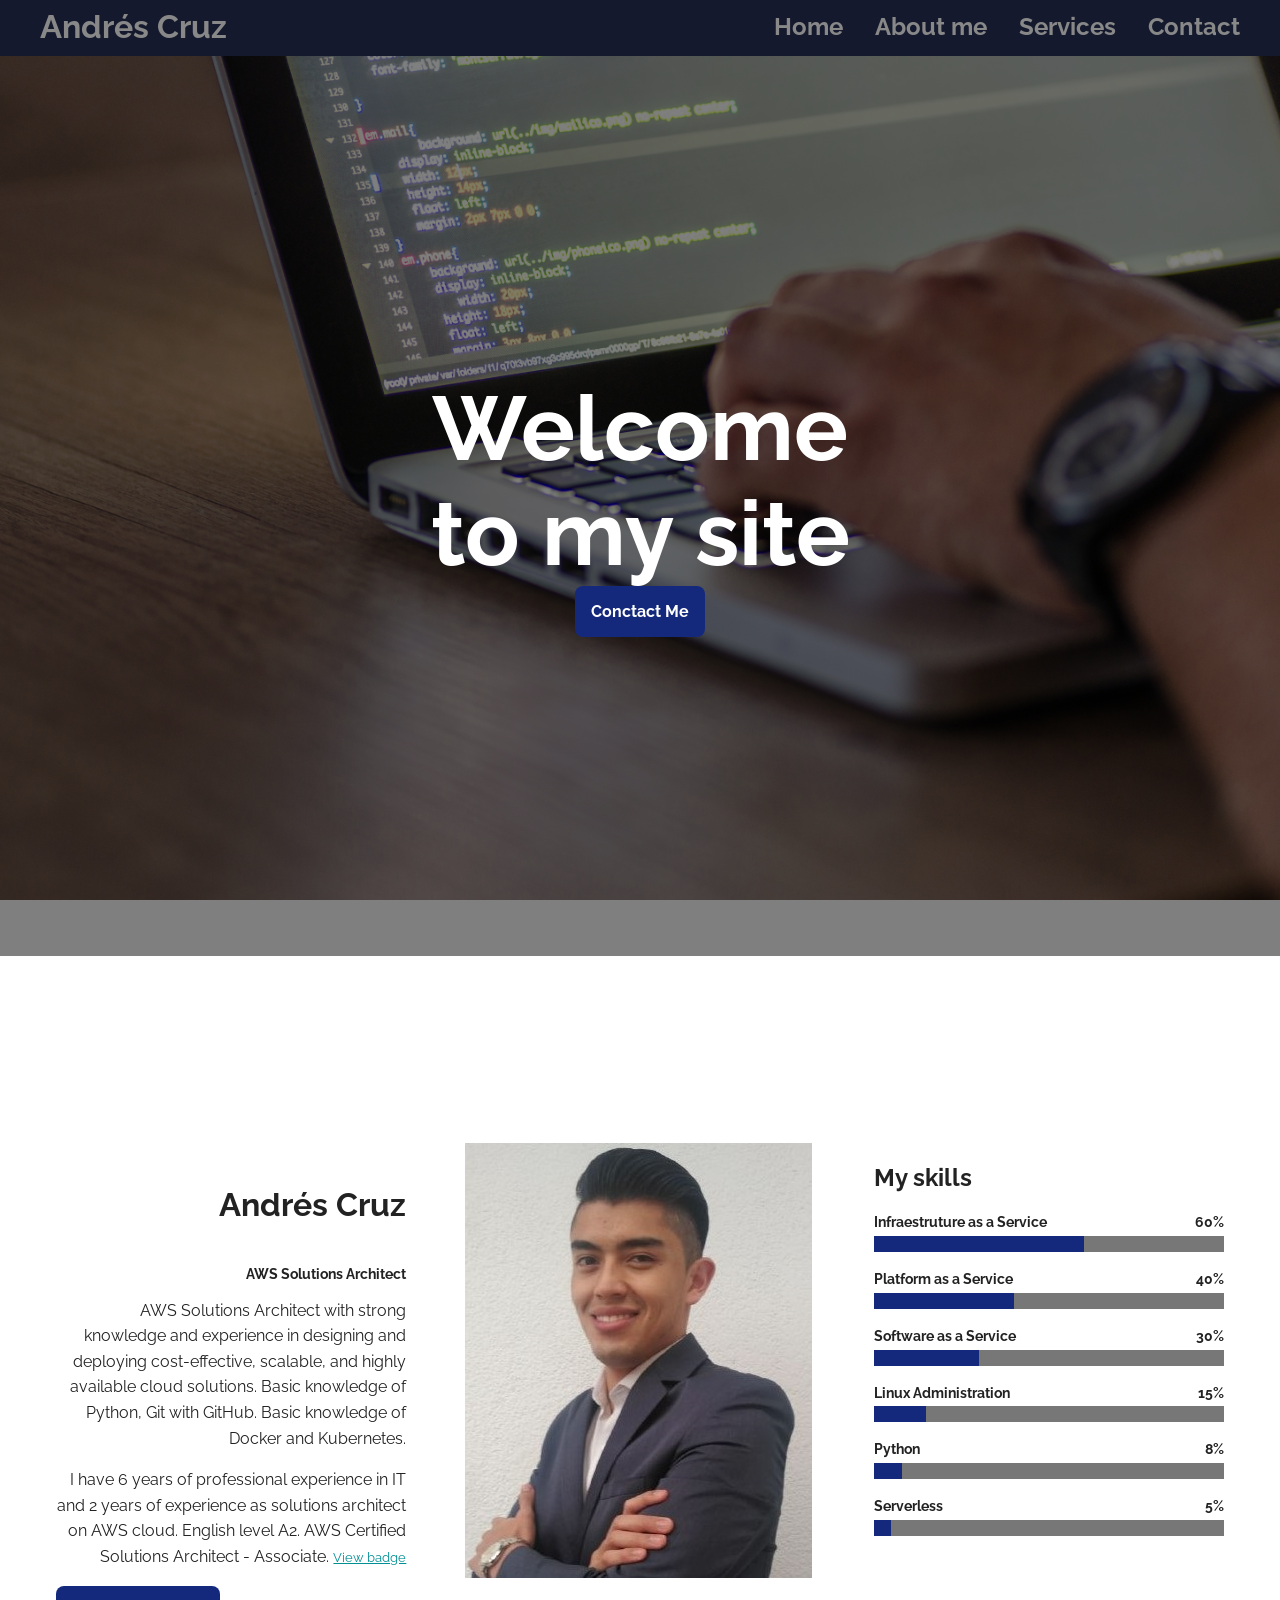
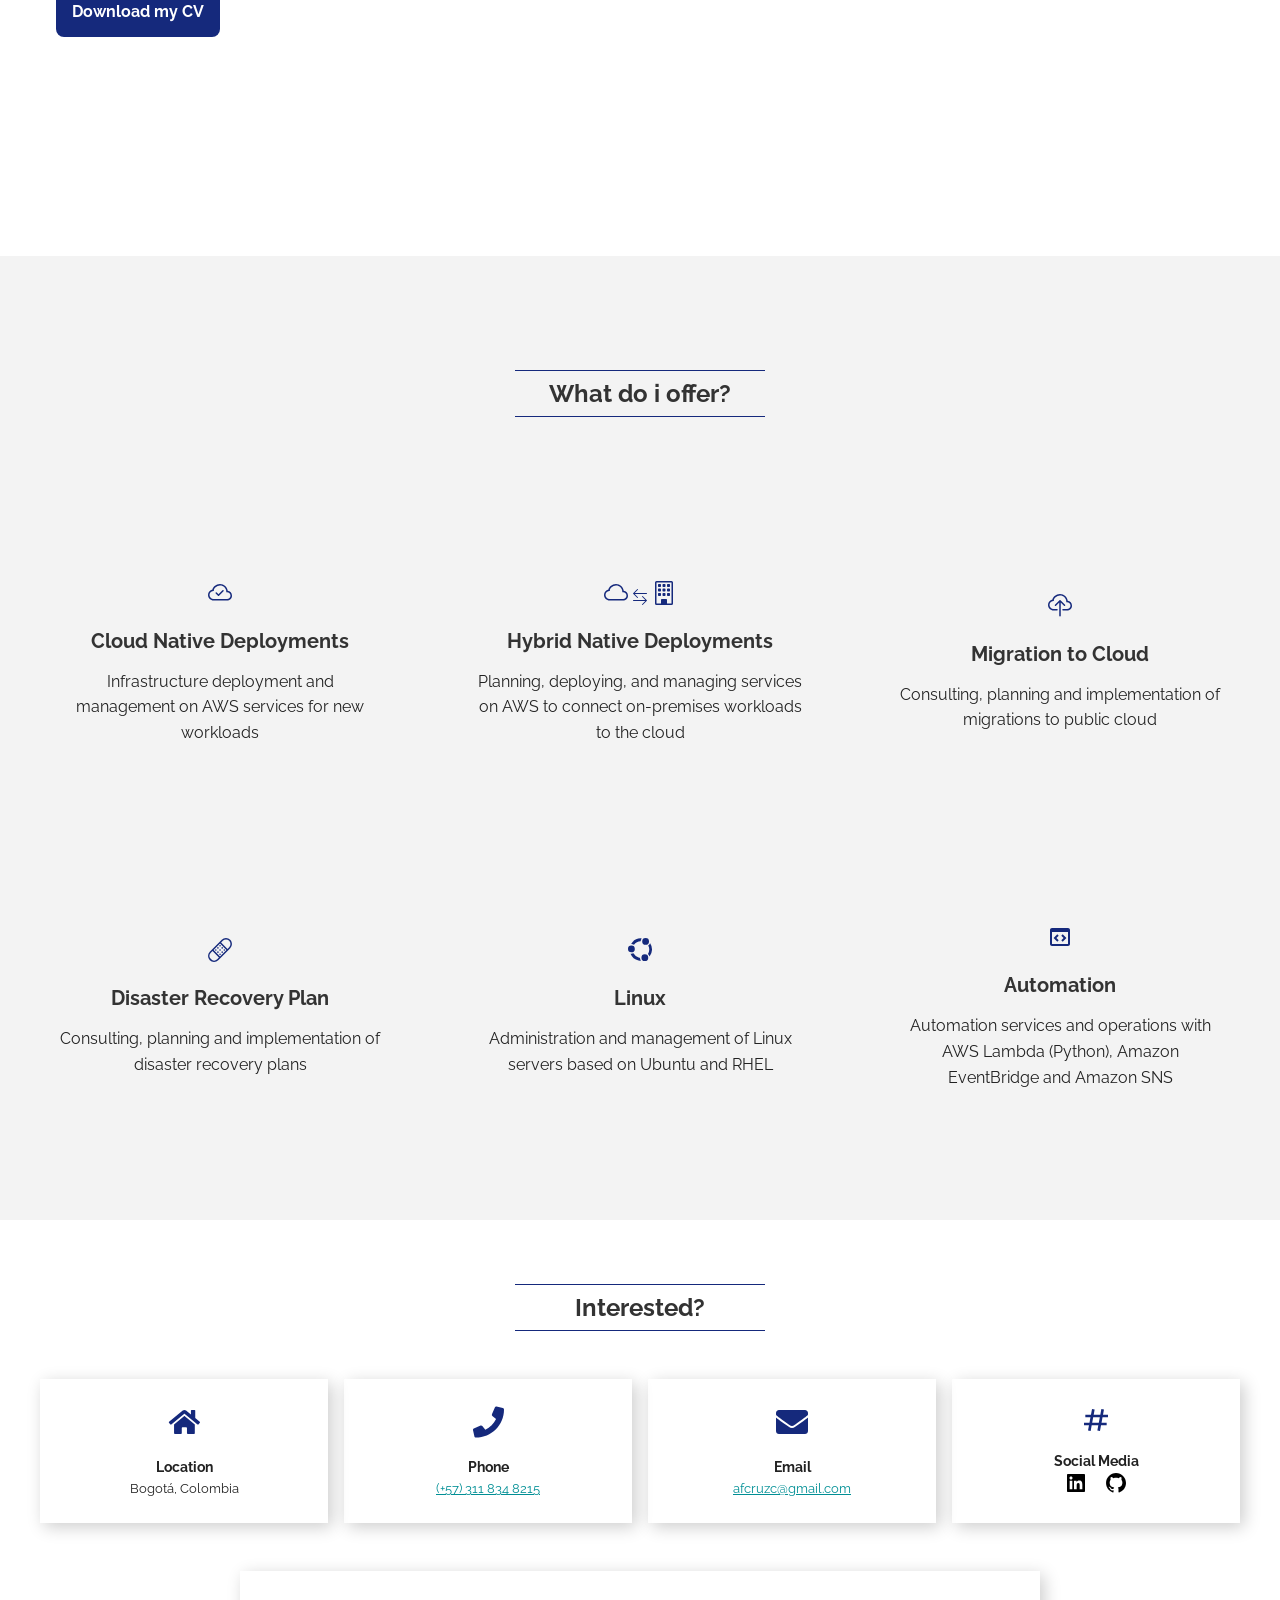
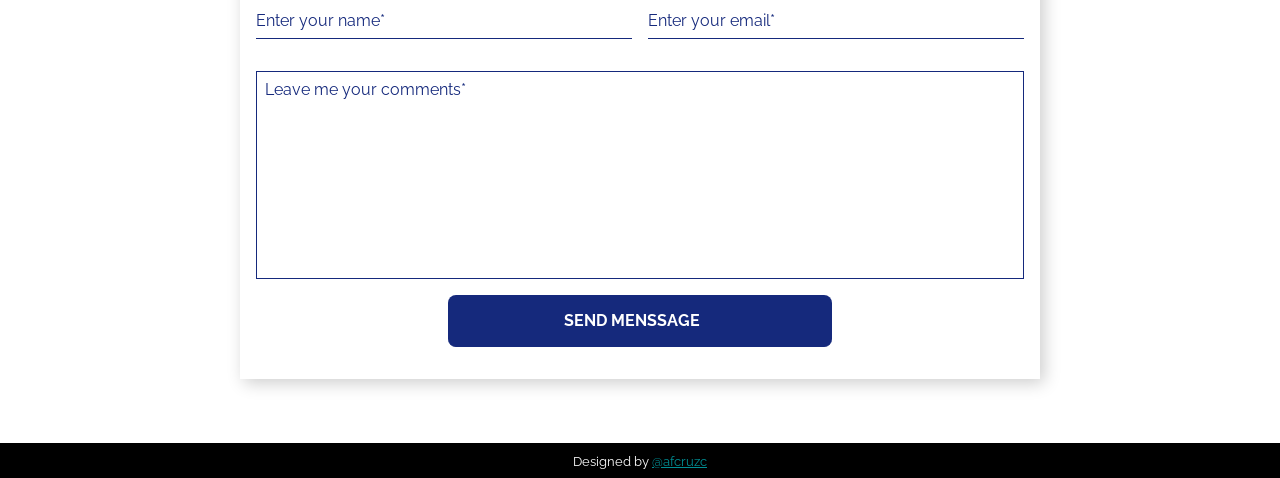
==== index.html @ dae99924 "Update index.html" ====
<!DOCTYPE html>
<html lang="en">

<head>
    <meta charset="UTF-8" />
    <meta http-equiv="X-UA-Compatible" content="IE=edge" />
    <meta name="viewport" content="width=device-width, initial-scale=1.0" />
    <link rel="preconnect" href="https://fonts.gstatic.com" />
    <link href="https://fonts.googleapis.com/css2?family=Raleway:wght@400;700&display=swap" rel="stylesheet" />
    <link rel="stylesheet" href="style.css" />
    <title>Portfolio - Andres Cruz</title>
    <meta name="description"
        content="Hi welcomw to my professional portfolio, I'm Andres Cruz, Solutions Architect on AWS">
    <link rel="canonical" href="https://andrescruz.000webhostapp.com/">
    <link rel="shortcut icon" href="/assets/afcruzc.jpg">
    <link rel="apple-touch-icon" href="assets/afcruzc.jpg">
    <meta name="theme-color" content="#FA3D2B">
    <meta name="twitter:card" content="summary">
    <meta property="og:type" content="website">
    <meta property="og:title" name="twitter:title" content="Portfolio - Andres Cruz">
    <meta property="og:description" name="twitter:description"
        content="Hi welcomw to my professional portfolio, I'm Andres Cruz, Solutions Architect on AWS">
    <meta property="og:image" name="twitter:image" content="assets/hero-image-home.jpg">
    <meta property="og:url" name="twitter:url" content="https://andrescruz.000webhostapp.com/">
</head>

<body>
    <header class="header">
        <section class="container">
            <div class="logo">
                <a href="index.html" style="color: #888">Andrés Cruz</a>
            </div>
            <button class="menu-btn">
                <svg xmlns="http://www.w3.org/2000/svg" width="24" height="24" viewBox="0 0 24 24">
                    <path d="M4 6H20V8H4zM4 11H20V13H4zM4 16H20V18H4z" />
                </svg>
                <svg class="none" xmlns="http://www.w3.org/2000/svg" width="24" height="24" viewBox="0 0 24 24">
                    <path
                        d="M16.192 6.344L11.949 10.586 7.707 6.344 6.293 7.758 10.535 12 6.293 16.242 7.707 17.656 11.949 13.414 16.192 17.656 17.606 16.242 13.364 12 17.606 7.758z" />
                </svg>
            </button>
            <nav class="menu">
                <a href="#">Home</a>
                <a href="#acerca">About me</a>
                <a href="#servicios">Services</a>
                <!--         <a href="#portafolio">Portafolio</a>
        <a href="#testimonios">Testimonios</a> -->
                <a href="#contacto">Contact</a>
            </nav>
        </section>
    </header>
    <section id="inicio" class="home">
        <article class="hero-image" style="--hero-image:url('assets/hero-image-home.jpg'); --hero-attachment: fixed;">
            <aside class="hero-image-opacity" style="--hero-opacity-color: var(--black-alpha-color);">
                <div class="hero-image-content">
                    <h2 class="hero-image-title" style="--hero-text-color: var(--white-color);">
                        Welcome <br>to my site
                    </h2>
                    <a href="#contacto" class="btn">Conctact Me</a>
                </div>
            </aside>
        </article>
    </section>
    <section id="acerca" class="about section container full-lg-screen">
        <article class="text-lg-right">
            <aside class="text-center text-lg-right">
                <h1>Andrés Cruz</h1>
                <h5>AWS Solutions Architect</h5>
            </aside>
            <p>AWS Solutions Architect with strong knowledge and experience in designing and deploying
                cost-effective,
                scalable, and highly available cloud solutions. Basic knowledge of Python, Git with GitHub. Basic
                knowledge of
                Docker and Kubernetes.</p>
            <p>I have 6 years of professional experience in IT and 2 years of experience as solutions architect on AWS
                cloud.
                English level A2. AWS Certified Solutions Architect - Associate. <small><a
                        href="https://www.credly.com/badges/559e2492-8eb4-4060-bc01-3d430e671186?source=linked_in_profile"
                        target="_blank">View
                        badge</a></small>
            </p>
            <div class="text-center text-lg-left">
                <a class="btn" href="assets/HV_Andres_Cruz.pdf" target="_blank" rel="noopener">Download my CV</a>
            </div>
        </article>
        <article>
            <img src="assets/afcruzc.jpg" alt="afcruzc">
        </article>
        <article>
            <h2 class="text-center text-lg-left">My skills</h2>
            <div class="progress">
                <p>
                    <b>Infraestruture as a Service</b>
                    <b>60%</b>
                </p>
                <progress value="60" min="0" max="100"></progress>
            </div>
            <div class="progress">
                <p>
                    <b>Platform as a Service</b>
                    <b>40%</b>
                </p>
                <progress value="40" min="0" max="100"></progress>
            </div>
            <div class="progress">
                <p>
                    <b>Software as a Service</b>
                    <b>30%</b>
                </p>
                <progress value="30" min="0" max="100"></progress>
            </div>
            <div class="progress">
                <p>
                    <b>Linux Administration</b>
                    <b>15%</b>
                </p>
                <progress value="15" min="0" max="100"></progress>
            </div>

            <div class="progress">
                <p>
                    <b>Python</b>
                    <b>8%</b>
                </p>
                <progress value="8" min="0" max="100"></progress>
            </div>
            <div class="progress">
                <p>
                    <b>Serverless</b>
                    <b>5%</b>
                </p>
                <progress value="5" min="0" max="100"></progress>
            </div>
        </article>
    </section>
    <section id="servicios" class="services section bg-gray-light">
        <div class="container full-lg-screen">
            <h2 class="section-title">What do i offer?</h2>
            <article class="service-card"><!-- Despliegues nativos -->
                <svg xmlns="http://www.w3.org/2000/svg" width="24" height="24" fill="currentColor"
                    class="bi bi-cloud-check" viewBox="0 0 16 16">
                    <path fill-rule="evenodd"
                        d="M10.354 6.146a.5.5 0 0 1 0 .708l-3 3a.5.5 0 0 1-.708 0l-1.5-1.5a.5.5 0 1 1 .708-.708L7 8.793l2.646-2.647a.5.5 0 0 1 .708 0z" />
                    <path
                        d="M4.406 3.342A5.53 5.53 0 0 1 8 2c2.69 0 4.923 2 5.166 4.579C14.758 6.804 16 8.137 16 9.773 16 11.569 14.502 13 12.687 13H3.781C1.708 13 0 11.366 0 9.318c0-1.763 1.266-3.223 2.942-3.593.143-.863.698-1.723 1.464-2.383zm.653.757c-.757.653-1.153 1.44-1.153 2.056v.448l-.445.049C2.064 6.805 1 7.952 1 9.318 1 10.785 2.23 12 3.781 12h8.906C13.98 12 15 10.988 15 9.773c0-1.216-1.02-2.228-2.313-2.228h-.5v-.5C12.188 4.825 10.328 3 8 3a4.53 4.53 0 0 0-2.941 1.1z" />
                </svg>
                <h3>Cloud Native Deployments</h3>
                <p>Infrastructure deployment and management on AWS services for new workloads</p>
            </article>
            <article class="service-card"><!-- Nube Hibrida -->
                <!-- Nube --><svg xmlns="http://www.w3.org/2000/svg" width="24" height="24" fill="currentColor"
                    class="bi bi-cloud" viewBox="0 0 16 16">
                    <path
                        d="M4.406 3.342A5.53 5.53 0 0 1 8 2c2.69 0 4.923 2 5.166 4.579C14.758 6.804 16 8.137 16 9.773 16 11.569 14.502 13 12.687 13H3.781C1.708 13 0 11.366 0 9.318c0-1.763 1.266-3.223 2.942-3.593.143-.863.698-1.723 1.464-2.383zm.653.757c-.757.653-1.153 1.44-1.153 2.056v.448l-.445.049C2.064 6.805 1 7.952 1 9.318 1 10.785 2.23 12 3.781 12h8.906C13.98 12 15 10.988 15 9.773c0-1.216-1.02-2.228-2.313-2.228h-.5v-.5C12.188 4.825 10.328 3 8 3a4.53 4.53 0 0 0-2.941 1.1z" />
                </svg>
                <!-- Flechas --><svg xmlns="http://www.w3.org/2000/svg" width="16" height="16" fill="currentColor"
                    class="bi bi-arrow-left-right" viewBox="0 0 16 16">
                    <path fill-rule="evenodd"
                        d="M1 11.5a.5.5 0 0 0 .5.5h11.793l-3.147 3.146a.5.5 0 0 0 .708.708l4-4a.5.5 0 0 0 0-.708l-4-4a.5.5 0 0 0-.708.708L13.293 11H1.5a.5.5 0 0 0-.5.5zm14-7a.5.5 0 0 1-.5.5H2.707l3.147 3.146a.5.5 0 1 1-.708.708l-4-4a.5.5 0 0 1 0-.708l4-4a.5.5 0 1 1 .708.708L2.707 4H14.5a.5.5 0 0 1 .5.5z" />
                </svg>
                <!-- Edificio --><svg xmlns="http://www.w3.org/2000/svg" width="24" height="24" fill="currentColor"
                    class="bi bi-building" viewBox="0 0 16 16">
                    <path
                        d="M4 2.5a.5.5 0 0 1 .5-.5h1a.5.5 0 0 1 .5.5v1a.5.5 0 0 1-.5.5h-1a.5.5 0 0 1-.5-.5v-1Zm3 0a.5.5 0 0 1 .5-.5h1a.5.5 0 0 1 .5.5v1a.5.5 0 0 1-.5.5h-1a.5.5 0 0 1-.5-.5v-1Zm3.5-.5a.5.5 0 0 0-.5.5v1a.5.5 0 0 0 .5.5h1a.5.5 0 0 0 .5-.5v-1a.5.5 0 0 0-.5-.5h-1ZM4 5.5a.5.5 0 0 1 .5-.5h1a.5.5 0 0 1 .5.5v1a.5.5 0 0 1-.5.5h-1a.5.5 0 0 1-.5-.5v-1ZM7.5 5a.5.5 0 0 0-.5.5v1a.5.5 0 0 0 .5.5h1a.5.5 0 0 0 .5-.5v-1a.5.5 0 0 0-.5-.5h-1Zm2.5.5a.5.5 0 0 1 .5-.5h1a.5.5 0 0 1 .5.5v1a.5.5 0 0 1-.5.5h-1a.5.5 0 0 1-.5-.5v-1ZM4.5 8a.5.5 0 0 0-.5.5v1a.5.5 0 0 0 .5.5h1a.5.5 0 0 0 .5-.5v-1a.5.5 0 0 0-.5-.5h-1Zm2.5.5a.5.5 0 0 1 .5-.5h1a.5.5 0 0 1 .5.5v1a.5.5 0 0 1-.5.5h-1a.5.5 0 0 1-.5-.5v-1Zm3.5-.5a.5.5 0 0 0-.5.5v1a.5.5 0 0 0 .5.5h1a.5.5 0 0 0 .5-.5v-1a.5.5 0 0 0-.5-.5h-1Z" />
                    <path
                        d="M2 1a1 1 0 0 1 1-1h10a1 1 0 0 1 1 1v14a1 1 0 0 1-1 1H3a1 1 0 0 1-1-1V1Zm11 0H3v14h3v-2.5a.5.5 0 0 1 .5-.5h3a.5.5 0 0 1 .5.5V15h3V1Z" />
                </svg>
                <h3>Hybrid Native Deployments</h3>
                <p>Planning, deploying, and managing services on AWS to connect on-premises workloads to the cloud</p>
            </article>
            <article class="service-card"><!-- Migration -->
                <svg xmlns="http://www.w3.org/2000/svg" width="24" height="24" fill="currentColor"
                    class="bi bi-cloud-upload" viewBox="0 0 16 16">
                    <path fill-rule="evenodd"
                        d="M4.406 1.342A5.53 5.53 0 0 1 8 0c2.69 0 4.923 2 5.166 4.579C14.758 4.804 16 6.137 16 7.773 16 9.569 14.502 11 12.687 11H10a.5.5 0 0 1 0-1h2.688C13.979 10 15 8.988 15 7.773c0-1.216-1.02-2.228-2.313-2.228h-.5v-.5C12.188 2.825 10.328 1 8 1a4.53 4.53 0 0 0-2.941 1.1c-.757.652-1.153 1.438-1.153 2.055v.448l-.445.049C2.064 4.805 1 5.952 1 7.318 1 8.785 2.23 10 3.781 10H6a.5.5 0 0 1 0 1H3.781C1.708 11 0 9.366 0 7.318c0-1.763 1.266-3.223 2.942-3.593.143-.863.698-1.723 1.464-2.383z" />
                    <path fill-rule="evenodd"
                        d="M7.646 4.146a.5.5 0 0 1 .708 0l3 3a.5.5 0 0 1-.708.708L8.5 5.707V14.5a.5.5 0 0 1-1 0V5.707L5.354 7.854a.5.5 0 1 1-.708-.708l3-3z" />
                </svg>
                <h3>Migration to Cloud</h3>
                <p>Consulting, planning and implementation of migrations to public cloud</p>
            </article>
            <article class="service-card"><!-- DRP -->
                <svg xmlns="http://www.w3.org/2000/svg" width="24" height="24" fill="currentColor" class="bi bi-bandaid"
                    viewBox="0 0 16 16">
                    <path
                        d="M14.121 1.879a3 3 0 0 0-4.242 0L8.733 3.026l4.261 4.26 1.127-1.165a3 3 0 0 0 0-4.242ZM12.293 8 8.027 3.734 3.738 8.031 8 12.293 12.293 8Zm-5.006 4.994L3.03 8.737 1.879 9.88a3 3 0 0 0 4.241 4.24l.006-.006 1.16-1.121ZM2.679 7.676l6.492-6.504a4 4 0 0 1 5.66 5.653l-1.477 1.529-5.006 5.006-1.523 1.472a4 4 0 0 1-5.653-5.66l.001-.002 1.505-1.492.001-.002Z" />
                    <path
                        d="M5.56 7.646a.5.5 0 1 1-.706.708.5.5 0 0 1 .707-.708Zm1.415-1.414a.5.5 0 1 1-.707.707.5.5 0 0 1 .707-.707ZM8.39 4.818a.5.5 0 1 1-.708.707.5.5 0 0 1 .707-.707Zm0 5.657a.5.5 0 1 1-.708.707.5.5 0 0 1 .707-.707ZM9.803 9.06a.5.5 0 1 1-.707.708.5.5 0 0 1 .707-.707Zm1.414-1.414a.5.5 0 1 1-.706.708.5.5 0 0 1 .707-.708ZM6.975 9.06a.5.5 0 1 1-.707.708.5.5 0 0 1 .707-.707ZM8.39 7.646a.5.5 0 1 1-.708.708.5.5 0 0 1 .707-.708Zm1.413-1.414a.5.5 0 1 1-.707.707.5.5 0 0 1 .707-.707Z" />
                </svg>
                <h3>Disaster Recovery Plan</h3>
                <p>Consulting, planning and implementation of disaster recovery plans</p>
            </article>
            <article class="service-card"><!-- Linux -->
                <svg xmlns="http://www.w3.org/2000/svg" width="24" height="24" fill="currentColor" class="bi bi-ubuntu"
                    viewBox="0 0 16 16">
                    <path
                        d="M2.273 9.53a2.273 2.273 0 1 0 0-4.546 2.273 2.273 0 0 0 0 4.547Zm9.467-4.984a2.273 2.273 0 1 0 0-4.546 2.273 2.273 0 0 0 0 4.546ZM7.4 13.108a5.535 5.535 0 0 1-3.775-2.88 3.273 3.273 0 0 1-1.944.24 7.4 7.4 0 0 0 5.328 4.465c.53.113 1.072.169 1.614.166a3.253 3.253 0 0 1-.666-1.9 5.639 5.639 0 0 1-.557-.091Zm3.828 2.285a2.273 2.273 0 1 0 0-4.546 2.273 2.273 0 0 0 0 4.546Zm3.163-3.108a7.436 7.436 0 0 0 .373-8.726 3.276 3.276 0 0 1-1.278 1.498 5.573 5.573 0 0 1-.183 5.535 3.26 3.26 0 0 1 1.088 1.693ZM2.098 3.998a3.28 3.28 0 0 1 1.897.486 5.544 5.544 0 0 1 4.464-2.388c.037-.67.277-1.313.69-1.843a7.472 7.472 0 0 0-7.051 3.745Z" />
                </svg>
                <h3>Linux</h3>
                <p>Administration and management of Linux servers based on Ubuntu and RHEL</p>
            </article>
            <article class="service-card">
                <svg xmlns="http://www.w3.org/2000/svg" width="24" height="24" viewBox="0 0 24 24">
                    <path
                        d="M20,3H4C2.897,3,2,3.897,2,5v14c0,1.103,0.897,2,2,2h16c1.103,0,2-0.897,2-2V5C22,3.897,21.103,3,20,3z M4,19V7h16 l0.002,12H4z" />
                    <path
                        d="M9.293 9.293L5.586 13 9.293 16.707 10.707 15.293 8.414 13 10.707 10.707zM14.707 9.293L13.293 10.707 15.586 13 13.293 15.293 14.707 16.707 18.414 13z" />
                </svg>
                <h3>Automation</h3>
                <p>Automation services and operations with AWS Lambda (Python), Amazon EventBridge and Amazon SNS</p>
            </article>
        </div>
    </section>
    <!--   <section id="portafolio" class="portfolio section">
    <div class="container">
      <h2 class="section-title">Mis Trabajos</h2>
      <a href="#trabajo-1" class="portfolio-card">
        <img src="assets/portfolio-1.jpg" alt="Trabajo 1">
        <aside class="portfolio-card-info">
          <div>
            <h3>Proyecto 1</h3>
            <p>Portafolio Web con HTML5, CSS(Grid - Flexbox) y Javascript</p>
          </div>
        </aside>
      </a>
      <a href="#trabajo-2" class="portfolio-card">
        <img src="assets/portfolio-2.jpg" alt="Trabajo 2">
        <aside class="portfolio-card-info">
          <div>
            <h3>Proyecto 2</h3>
            <p>¡En busca de nuevos retos!</p>
          </div>
        </aside>
      </a>
      <a href="#trabajo-3" class="portfolio-card">
        <img src="assets/portfolio-3.jpg" alt="Trabajo 3">
        <aside class="portfolio-card-info">
          <div>
            <h3>Proyecto 3</h3>
            <p>¡En busca de nuevos retos!</p>
          </div>
        </aside>
      </a>
      <a href="#trabajo-4" class="portfolio-card">
        <img src="assets/portfolio-4.jpg" alt="Trabajo 4">
        <aside class="portfolio-card-info">
          <div>
            <h3>Proyecto 4</h3>
            <p>¡En busca de nuevos retos!</p>
          </div>
        </aside>
      </a>
      <a href="#trabajo-5" class="portfolio-card">
        <img src="assets/portfolio-5.jpg" alt="Trabajo 5">
        <aside class="portfolio-card-info">
          <div>
            <h3>Proyecto 5</h3>
            <p>¡En busca de nuevos retos!</p>
          </div>
        </aside>
      </a>
      <a href="#trabajo-6" class="portfolio-card">
        <img src="assets/portfolio-6.jpg" alt="Trabajo 6">
        <aside class="portfolio-card-info">
          <div>
            <h3>Proyecto 6</h3>
            <p>¡En busca de nuevos retos!</p>
          </div>
        </aside>
      </a>
    </div>
  </section> -->
    <!--   <article class="modal" id="trabajo-1">
    <div class="modal-content">
      <a href="#cerrar" class="modal-close">
        <svg xmlns="http://www.w3.org/2000/svg" width="24" height="24" viewBox="0 0 24 24">
          <path
            d="M12,2C6.486,2,2,6.486,2,12s4.486,10,10,10s10-4.486,10-10S17.514,2,12,2z M16.207,14.793l-1.414,1.414L12,13.414 l-2.793,2.793l-1.414-1.414L10.586,12L7.793,9.207l1.414-1.414L12,10.586l2.793-2.793l1.414,1.414L13.414,12L16.207,14.793z" />
        </svg>
      </a>
      <article class="portfolio-modal">
        <img src="/assets/portfolio-1.jpg" alt="Trabajo 1">
        <div class="portfolio-info">
          <h3>Portafolio Web</h3>
          <p>Diseño y maquetación de CV en formato de Landing Page para mostrar portafolio de servicios.</p>
          <aside class="portfolio-details">
            <small><b>CLIENTE:</b></small>
            <small>Andres Cruz</small>
            <small><b>FECHA:</b></small>
            <small>31/03/2021</small>
            <small><b>TIPO:</b></small>
            <small>Diseño Web</small>
            <small><b>ENLACE</b></small>
            <small><a href="#" target="_blank"
                rel="noopener">http://afcruzcportfolio.s3-website-us-east-1.amazonaws.com/</a></small>
          </aside>
        </div>
      </article>
    </div>
  </article>
  <article class="modal" id="trabajo-2">
    <div class="modal-content">
      <a href="#cerrar" class="modal-close">
        <svg xmlns="http://www.w3.org/2000/svg" width="24" height="24" viewBox="0 0 24 24">
          <path
            d="M12,2C6.486,2,2,6.486,2,12s4.486,10,10,10s10-4.486,10-10S17.514,2,12,2z M16.207,14.793l-1.414,1.414L12,13.414 l-2.793,2.793l-1.414-1.414L10.586,12L7.793,9.207l1.414-1.414L12,10.586l2.793-2.793l1.414,1.414L13.414,12L16.207,14.793z" />
        </svg>
      </a>
      <article class="portfolio-modal">
        <img src="/assets/portfolio-2.jpg" alt="Trabajo 2">
        <div class="portfolio-info">
          <h3>¡En busca de nuevos retos!</h3>
          <p>Soy apasionado por la nuevas tecnologías y en especial por la nube, constantemente me encuentro formandome
            y aprendiendo acerca de ella.</p>
          <aside class="portfolio-details">
            <small><b>CLIENTE:</b></small>
            <small>Puedes ser tu</small>
            <small><b>FECHA:</b></small>
            <small>30/06/2021</small>
            <small><b>TIPO:</b></small>
            <small>Desarrollo Web</small>
            <small><b>ENLACE</b></small>
            <small><a href="#" target="_blank"
                rel="noopener">http://afcruzcportfolio.s3-website-us-east-1.amazonaws.com/</a></small>
          </aside>
        </div>
      </article>
    </div>
  </article>
  <article class="modal" id="trabajo-3">
    <div class="modal-content">
      <a href="#cerrar" class="modal-close">
        <svg xmlns="http://www.w3.org/2000/svg" width="24" height="24" viewBox="0 0 24 24">
          <path
            d="M12,2C6.486,2,2,6.486,2,12s4.486,10,10,10s10-4.486,10-10S17.514,2,12,2z M16.207,14.793l-1.414,1.414L12,13.414 l-2.793,2.793l-1.414-1.414L10.586,12L7.793,9.207l1.414-1.414L12,10.586l2.793-2.793l1.414,1.414L13.414,12L16.207,14.793z" />
        </svg>
      </a>
      <article class="portfolio-modal">
        <img src="/assets/portfolio-3.jpg" alt="Trabajo 3">
        <div class="portfolio-info">
          <h3>¡En busca de nuevos retos!</h3>
          <p>Soy apasionado por la nuevas tecnologías y en especial por la nube, constantemente me encuentro formandome
            y aprendiendo acerca de ella.</p>
          <aside class="portfolio-details">
            <small><b>CLIENTE:</b></small>
            <small>Puedes ser tu</small>
            <small><b>FECHA:</b></small>
            <small>31/03/2021</small>
            <small><b>TIPO:</b></small>
            <small>Desarrollo Web</small>
            <small><b>ENLACE</b></small>
            <small><a href="#" target="_blank"
                rel="noopener">http://afcruzcportfolio.s3-website-us-east-1.amazonaws.com/</a></small>
          </aside>
        </div>
      </article>
    </div>
  </article>
  <article class="modal" id="trabajo-4">
    <div class="modal-content">
      <a href="#cerrar" class="modal-close">
        <svg xmlns="http://www.w3.org/2000/svg" width="24" height="24" viewBox="0 0 24 24">
          <path
            d="M12,2C6.486,2,2,6.486,2,12s4.486,10,10,10s10-4.486,10-10S17.514,2,12,2z M16.207,14.793l-1.414,1.414L12,13.414 l-2.793,2.793l-1.414-1.414L10.586,12L7.793,9.207l1.414-1.414L12,10.586l2.793-2.793l1.414,1.414L13.414,12L16.207,14.793z" />
        </svg>
      </a>
      <article class="portfolio-modal">
        <img src="/assets/portfolio-4.jpg" alt="Trabajo 4">
        <div class="portfolio-info">
          <h3>¡En busca de nuevos retos!</h3>
          <p>Soy apasionado por la nuevas tecnologías y en especial por la nube, constantemente me encuentro formandome
            y aprendiendo acerca de ella.</p>
          <aside class="portfolio-details">
            <small><b>CLIENTE:</b></small>
            <small>Puedes ser tu</small>
            <small><b>FECHA:</b></small>
            <small>31/03/2021</small>
            <small><b>TIPO:</b></small>
            <small>Desarrollo Web</small>
            <small><b>ENLACE</b></small>
            <small><a href="#" target="_blank"
                rel="noopener">http://afcruzcportfolio.s3-website-us-east-1.amazonaws.com/</a></small>
          </aside>
        </div>
      </article>
    </div>
  </article>
  <article class="modal" id="trabajo-5">
    <div class="modal-content">
      <a href="#cerrar" class="modal-close">
        <svg xmlns="http://www.w3.org/2000/svg" width="24" height="24" viewBox="0 0 24 24">
          <path
            d="M12,2C6.486,2,2,6.486,2,12s4.486,10,10,10s10-4.486,10-10S17.514,2,12,2z M16.207,14.793l-1.414,1.414L12,13.414 l-2.793,2.793l-1.414-1.414L10.586,12L7.793,9.207l1.414-1.414L12,10.586l2.793-2.793l1.414,1.414L13.414,12L16.207,14.793z" />
        </svg>
      </a>
      <article class="portfolio-modal">
        <img src="/assets/portfolio-5.jpg" alt="Trabajo 5">
        <div class="portfolio-info">
          <h3>¡En busca de nuevos retos!</h3>
          <p>Soy apasionado por la nuevas tecnologías y en especial por la nube, constantemente me encuentro formandome
            y aprendiendo acerca de ella.</p>
          <aside class="portfolio-details">
            <small><b>CLIENTE:</b></small>
            <small>Puedes ser tu</small>
            <small><b>FECHA:</b></small>
            <small>31/03/2021</small>
            <small><b>TIPO:</b></small>
            <small>Desarrollo Web</small>
            <small><b>ENLACE</b></small>
            <small><a href="#" target="_blank"
                rel="noopener">http://afcruzcportfolio.s3-website-us-east-1.amazonaws.com/</a></small>
          </aside>
        </div>
      </article>
    </div>
  </article>
  <article class="modal" id="trabajo-6">
    <div class="modal-content">
      <a href="#cerrar" class="modal-close">
        <svg xmlns="http://www.w3.org/2000/svg" width="24" height="24" viewBox="0 0 24 24">
          <path
            d="M12,2C6.486,2,2,6.486,2,12s4.486,10,10,10s10-4.486,10-10S17.514,2,12,2z M16.207,14.793l-1.414,1.414L12,13.414 l-2.793,2.793l-1.414-1.414L10.586,12L7.793,9.207l1.414-1.414L12,10.586l2.793-2.793l1.414,1.414L13.414,12L16.207,14.793z" />
        </svg>
      </a>
      <article class="portfolio-modal">
        <img src="/assets/portfolio-6.jpg" alt="Trabajo 6">
        <div class="portfolio-info">
          <h3>¡En busca de nuevos retos!</h3>
          <p>Soy apasionado por la nuevas tecnologías y en especial por la nube, constantemente me encuentro formandome
            y aprendiendo acerca de ella.</p>
          <aside class="portfolio-details">
            <small><b>CLIENTE:</b></small>
            <small>Puedes ser tu</small>
            <small><b>FECHA:</b></small>
            <small>31/03/2021</small>
            <small><b>TIPO:</b></small>
            <small>Desarrollo Web</small>
            <small><b>ENLACE</b></small>
            <small><a href="#" target="_blank"
                rel="noopener">http://afcruzcportfolio.s3-website-us-east-1.amazonaws.com/</a></small>
          </aside>
        </div>
      </article>
    </div>
  </article> -->
    <!--   <section id="testimonios" class="testimonials">
    <article class="hero-image" style="--hero-image:url('assets/hero-image-customers.jpg'); --hero-attachment: scroll;">
      <aside class="hero-image-opacity" style="--hero-opacity-color: var(--withe-alpha-color);">
        <div class="hero-image-content">
          <div class="container">
            <h2 class="section-title">Mis clientes dicen</h2>
            <article class="carousel" style="--carousel-bg-color: var(--withe-alpha-color);">
              <input type="radio" name="slides" id="slide-1" checked>
              <input type="radio" name="slides" id="slide-2">
              <input type="radio" name="slides" id="slide-3">
              <input type="radio" name="slides" id="slide-4">
              <ul class="slides">
                <li class="slide">
                  <img src="assets/customer-1.jpg" alt="Cliente 1" class="avatar">
                  <blockquote>"Me gustaría trabajar contigo y que juntos construyamos el futuro"</blockquote>
                  <h3 class="text-first-color">Nombre del cliente</h3>
                  <h6>Puesto del cliente</h6>
                </li>
                <li class="slide">
                  <img src="assets/customer-2.jpg" alt="Cliente 2" class="avatar">
                  <blockquote>"Me gustaría trabajar contigo y que juntos construyamos el futuro"</blockquote>
                  <h3 class="text-first-color">Nombre del cliente</h3>
                  <h6>Puesto del cliente</h6>
                </li>
                <li class="slide">
                  <img src="assets/customer-1.jpg" alt="Cliente 3" class="avatar">
                  <blockquote>"Me gustaría trabajar contigo y que juntos construyamos el futuro"</blockquote>
                  <h3 class="text-first-color">Nombre del cliente</h3>
                  <h6>Puesto del cliente</h6>
                </li>
                <li class="slide">
                  <img src="assets/customer-2.jpg" alt="Cliente 4" class="avatar">
                  <blockquote>"Me gustaría trabajar contigo y que juntos construyamos el futuro"</blockquote>
                  <h3 class="text-first-color">Nombre del cliente</h3>
                  <h6>Puesto del cliente</h6>
                </li>
              </ul>
              <aside class="slides-nav">
                <label for="slide-1" id="dot-1"></label>
                <label for="slide-2" id="dot-2"></label>
                <label for="slide-3" id="dot-3"></label>
                <label for="slide-4" id="dot-4"></label>
              </aside>
            </article>
          </div>
        </div>
      </aside>
    </article>
  </section> -->
    <section id="contacto" class="contact section">
        <div class="container">
            <h2 class="section-title">Interested?</h2>
            <article class="contact-cards">
                <aside class="contact-card box-shadow-1">
                    <svg width="37" height="28" viewBox="0 0 37 28" fill="none" xmlns="http://www.w3.org/2000/svg">
                        <path
                            d="M18.5 7.3125L7 16.8125V27C7 27.5625 7.4375 28 8 28H15C15.5 28 15.9375 27.5625 15.9375 27V21C15.9375 20.5 16.4375 20 16.9375 20H20.9375C21.5 20 21.9375 20.5 21.9375 21V27C21.9375 27.5625 22.4375 28 22.9375 28H30C30.5 28 31 27.5625 31 27V16.75L19.4375 7.3125C19.3125 7.1875 19.125 7.125 19 7.125C18.8125 7.125 18.625 7.1875 18.5 7.3125ZM36.6875 13.75L31.5 9.4375V0.8125C31.5 0.375 31.125 0.0625 30.75 0.0625H27.25C26.8125 0.0625 26.5 0.375 26.5 0.8125V5.3125L20.875 0.6875C20.375 0.3125 19.6875 0.0625 19 0.0625C18.25 0.0625 17.5625 0.3125 17.0625 0.6875L1.25 13.75C1.0625 13.875 0.9375 14.125 0.9375 14.3125C0.9375 14.5 1.0625 14.6875 1.125 14.8125L2.75 16.75C2.875 16.9375 3.0625 17 3.3125 17C3.5 17 3.6875 16.9375 3.8125 16.8125L18.5 4.75C18.625 4.625 18.8125 4.5625 19 4.5625C19.125 4.5625 19.3125 4.625 19.4375 4.75L34.125 16.8125C34.25 16.9375 34.4375 17 34.625 17C34.875 17 35.0625 16.9375 35.1875 16.75L36.8125 14.8125C36.9375 14.6875 37 14.5 37 14.3125C37 14.125 36.875 13.875 36.6875 13.75Z"
                            fill="#15297c" />
                    </svg>
                    <h5>Location</h5>
                    <small>Bogotá, Colombia</small>
                </aside>
                <aside class="contact-card box-shadow-1">
                    <svg width="33" height="32" viewBox="0 0 33 32" fill="none" xmlns="http://www.w3.org/2000/svg">
                        <path
                            d="M31.8125 1.5625L25.3125 0.0625C24.625 -0.125 23.875 0.25 23.5625 0.9375L20.5625 7.9375C20.3125 8.5625 20.5 9.25 21 9.6875L24.8125 12.8125C22.5625 17.5625 18.625 21.5625 13.75 23.875L10.625 20.0625C10.1875 19.5625 9.5 19.375 8.875 19.625L1.875 22.625C1.1875 22.9375 0.875 23.6875 1 24.375L2.5 30.875C2.6875 31.5625 3.25 32 4 32C20 32 33 19.0625 33 3C33 2.3125 32.5 1.75 31.8125 1.5625Z"
                            fill="#15297c" />
                    </svg>
                    <h5>Phone</h5>
                    <small><a href="tel:3118348215">(+57) 311 834 8215</a>
                    </small>
                </aside>
                <aside class="contact-card box-shadow-1">
                    <svg width="32" height="24" viewBox="0 0 32 24" fill="none" xmlns="http://www.w3.org/2000/svg">
                        <path
                            d="M31.375 7.9375C29.9375 9.0625 28.125 10.4375 21.75 15.0625C20.5 16 18.1875 18.0625 16 18.0625C13.75 18.0625 11.5 16 10.1875 15.0625C3.8125 10.4375 2 9.0625 0.5625 7.9375C0.3125 7.75 0 7.9375 0 8.25V21C0 22.6875 1.3125 24 3 24H29C30.625 24 32 22.6875 32 21V8.25C32 7.9375 31.625 7.75 31.375 7.9375ZM16 16C17.4375 16.0625 19.5 14.1875 20.5625 13.4375C28.875 7.4375 29.5 6.875 31.375 5.375C31.75 5.125 32 4.6875 32 4.1875V3C32 1.375 30.625 0 29 0H3C1.3125 0 0 1.375 0 3V4.1875C0 4.6875 0.1875 5.125 0.5625 5.375C2.4375 6.875 3.0625 7.4375 11.375 13.4375C12.4375 14.1875 14.5 16.0625 16 16Z"
                            fill="#15297c" />
                    </svg>
                    <h5>Email</h5>
                    <small><a href="mailto:afcruzc@gmail.com">afcruzc@gmail.com</a></small>
                </aside>
                <aside class="contact-card box-shadow-1">
                    <svg xmlns="http://www.w3.org/2000/svg" width="24" height="24" viewBox="0 0 24 24">
                        <path
                            d="M16.018,3.815L15.232,8h-4.966l0.716-3.815L9.018,3.815L8.232,8H4v2h3.857l-0.751,4H3v2h3.731l-0.714,3.805l1.965,0.369 L8.766,16h4.966l-0.714,3.805l1.965,0.369L15.766,16H20v-2h-3.859l0.751-4H21V8h-3.733l0.716-3.815L16.018,3.815z M14.106,14H9.141 l0.751-4h4.966L14.106,14z" />
                    </svg>
                    <h5>Social Media</h5>
                    <small class="social-media">
                        <a href="https://www.linkedin.com/in/andres-felipe-cruz-chaparro-0265b51a6/" target="_blank"
                            rel="noopener">
                            <svg xmlns="http://www.w3.org/2000/svg" width="24" height="24" viewBox="0 0 24 24">
                                <path
                                    d="M20,3H4C3.447,3,3,3.448,3,4v16c0,0.552,0.447,1,1,1h16c0.553,0,1-0.448,1-1V4C21,3.448,20.553,3,20,3z M8.339,18.337H5.667	v-8.59h2.672V18.337z M7.003,8.574c-0.856,0-1.548-0.694-1.548-1.548s0.691-1.548,1.548-1.548c0.854,0,1.548,0.693,1.548,1.548	S7.857,8.574,7.003,8.574z M18.338,18.337h-2.669V14.16c0-0.996-0.018-2.277-1.388-2.277c-1.39,0-1.601,1.086-1.601,2.207v4.248	h-2.667v-8.59h2.56v1.174h0.037c0.355-0.675,1.227-1.387,2.524-1.387c2.704,0,3.203,1.778,3.203,4.092V18.337z" />
                            </svg>
                        </a>
                        <a href="https://github.com/afcruzc" target="_blank" rel="noopener">
                            <svg xmlns="http://www.w3.org/2000/svg" width="24" height="24" viewBox="0 0 24 24">
                                <path fill-rule="evenodd" clip-rule="evenodd"
                                    d="M12.026,2c-5.509,0-9.974,4.465-9.974,9.974c0,4.406,2.857,8.145,6.821,9.465	c0.499,0.09,0.679-0.217,0.679-0.481c0-0.237-0.008-0.865-0.011-1.696c-2.775,0.602-3.361-1.338-3.361-1.338	c-0.452-1.152-1.107-1.459-1.107-1.459c-0.905-0.619,0.069-0.605,0.069-0.605c1.002,0.07,1.527,1.028,1.527,1.028	c0.89,1.524,2.336,1.084,2.902,0.829c0.091-0.645,0.351-1.085,0.635-1.334c-2.214-0.251-4.542-1.107-4.542-4.93	c0-1.087,0.389-1.979,1.024-2.675c-0.101-0.253-0.446-1.268,0.099-2.64c0,0,0.837-0.269,2.742,1.021	c0.798-0.221,1.649-0.332,2.496-0.336c0.849,0.004,1.701,0.115,2.496,0.336c1.906-1.291,2.742-1.021,2.742-1.021	c0.545,1.372,0.203,2.387,0.099,2.64c0.64,0.696,1.024,1.587,1.024,2.675c0,3.833-2.33,4.675-4.552,4.922	c0.355,0.308,0.675,0.916,0.675,1.846c0,1.334-0.012,2.41-0.012,2.737c0,0.267,0.178,0.577,0.687,0.479	C19.146,20.115,22,16.379,22,11.974C22,6.465,17.535,2,12.026,2z" />
                            </svg>
                        </a>
                    </small>
                </aside>
            </article>
            <form class="contact-form box-shadow-1">
                <input type="text" name="name" placeholder="Enter your name*"
                    title="Name only accepts letters and blank spaces" pattern="^[A-Za-zÑñÁáÉéÍíÓóÚúÜü\s]+$" required>
                <input type="email" name="email" placeholder="Enter your email*" title="Wrong email"
                    pattern="^[a-z0-9]+(\.[_a-z0-9]+)*@[a-z0-9-]+(\.[a-z0-9-]+)*(\.[a-z]{2,15})$" required>
                <textarea name="coments" cols="50" rows="10" placeholder="Leave me your comments*" required></textarea>
                <div class="contact-form-loader text-center none">
                    <img src="assets/loader.svg" alt="Enviando...">
                </div>
                <input class="btn" type="submit" value="SEND MENSSAGE">
            </form>
            <article id="Thank you!" class="modal">
                <div class="modal-content">
                    <article class="contact-form-response">
                        <h3>Thank you!
                            <br>
                            for your comments
                        </h3>
                        <svg xmlns="http://www.w3.org/2000/svg" width="24" height="24" viewBox="0 0 24 24">
                            <path d="M12,18c4,0,5-4,5-4H7C7,14,8,18,12,18z" />
                            <path
                                d="M12,2C6.486,2,2,6.486,2,12c0,5.514,4.486,10,10,10s10-4.486,10-10C22,6.486,17.514,2,12,2z M12,20c-4.411,0-8-3.589-8-8 s3.589-8,8-8s8,3.589,8,8S16.411,20,12,20z" />
                            <path
                                d="M13 12l2 .012C15.012 11.55 15.194 11 16 11s.988.55 1 1h2c0-1.206-.799-3-3-3S13 10.794 13 12zM8 11c.806 0 .988.55 1 1h2c0-1.206-.799-3-3-3s-3 1.794-3 3l2 .012C7.012 11.55 7.194 11 8 11z" />
                        </svg>
                    </article>
                </div>
            </article>
        </div>
    </section>
    <footer class="footer">
        <small>Designed by <a href="https://github.com/afcruzc" target="_blank" rel="noopener">@afcruzc</a></small>
    </footer>
    <script src="script.js"></script>
</body>

</html>
---- style.css ----
/************************************************** Custom Properties *********************************************/
:root{
    /* --first-color: #FA3D2B; */
    /* --first-color: #FF7F50; */
    --first-color: #15297c;
   /*  --first-alpha-color: rgba(250, 61, 43, 0.75); */
    --first-alpha-color: rgba(0, 0, 0, 0);
    --second-color: #14192d;
    --second-alpha-color: rgba(20, 25,45,0.75);
    --third-color: #e9b000;
    --third-alpha-color: rgba(233, 176,0,0.75);
    --white-color: #fff;
    --gray-light-color: #f3f3f3;
    --gray-color: #777;
    /* --gray-dark-color: #666; */
    --gray-dark-color: #15297c;
    --black-color: #000;
    --link-color: #008f95;
    --title-color: #333;
    --text-color: #222;
    --withe-alpha-color: rgba(255, 255, 255,0.5);
    --black-alpha-color: rgba(0, 0, 0, 0.5);
    --font: "Raleway", sans-serif;
    --max-width: 1200px;
    --header-height: 4rem;
}
/************************************************** Hoja de reset ***************************************************/
html{
    box-sizing: border-box;
    font-family: var(--font);
    font-size: 16px;
    scroll-behavior: smooth;
}

*,
*::after,
*::before {
    box-sizing: inherit;
}
body{
margin: 0;
overflow-x: hidden;
color: var(--text-color);
}
a{
    color: var(--link-color);
    transition: all 0.5s ease-out;
}
a:hover{
    opacity: 0.75;
}
h1{
    font-size: 2rem;
}
h2{
    font-size: 1.5rem;
}
h3{
    margin: 0;
    font-size: 1.25rem;
}
h4{
    margin: 0;
    font-size: 1rem;
}
h5{
    margin: 0;
    font-size: 0.85rem;
}
h6{
    margin: 0;
    font-size: 0.7rem;
}
img{
    max-width: 100%;
    height: auto;
}
p{

    line-height: 1.6;
    
}

/************************************************* Componentes *****************************************************/
/********************** Carousel************************/
@keyframes carousel-slide{

    0%{
        transform: translateX(0%);
    }

    25%{
        transform: translateX(-25%);
    }
    50%{ 
        transform: translateX(-50%);
    }
    75%{
        transform: translateX(-75%);
    }
}

.carousel{
    margin:2rem auto;
    padding:2rem 0;
    max-width: 800px;
    text-align: center;
    overflow-x: hidden;
    background-color: var(--carousel-bg-color);
}

.carousel .slides{
    /* Por cada slide se suma 100% al width */
    padding-left: 0;
    width: 400%;
    display:flex;
    list-style: none;
    transition: transform .5s ease-in-out;
    animation: carousel-slide 12s ease-in-out 3s;
}

.carousel input{
    display:none;
}

.carousel label{
    border: medium solid var(--gray-dark-color);
    border-radius: 50%;
    margin: 0 0.25rem;
    cursor: pointer;
    display: inline-block;
    width: 0.75rem;
    height: 0.75rem;
}

#slide-1:checked ~ .slides{
    transform: translateX(0%);
}

#slide-2:checked ~ .slides{
    transform: translateX(-25%);
}

#slide-3:checked ~ .slides{
    transform: translateX(-50%);
}

#slide-4:checked ~ .slides{
    transform: translateX(-75%);
}

#slide-1:checked ~ .slides-nav label#dot-1,
#slide-2:checked ~ .slides-nav label#dot-2,
#slide-3:checked ~ .slides-nav label#dot-3,
#slide-4:checked ~ .slides-nav label#dot-4{
    background-color: var(--gray-dark-color);
}

/********************** Contact Form ************************/
.contact-form{
    margin: 2rem auto;
    padding: 1rem;
    max-width: 800px;
}

.contact-form > *{
    padding: .5rem;
    margin: 1rem auto;
    display: block;
    width: 100%;
}

.contact-form input, .contact-form textarea{
    font-size: 0.85rem;
    font-family: var(--font);
}

.contact-form input{
    border: 0;
    border-bottom: thin solid var(--gray-dark-color);
    padding-left: 0;
}

.contact-form textarea{
    border: thin solid var(--gray-dark-color);
    resize: none;
}

.contact-form input[type="submit"]{
    margin-top:0;
    cursor: pointer;
    transition: all .5s ease-in-out;
}

.contact-form input[type="submit"]:hover{
    opacity: .75;
}

.contact-form *::placeholder{
    color: var(--gray-dark-color);
}

.contact-form-response{
    padding: 1rem;
    width: 400px;
    text-align: center;
    background-color: var(--white-color);
}

.contact-form-response svg{
    margin-top: 2rem;
    width: 4rem;
    height: 4rem;
    fill: var(--first-color);
}

.modal#gracias:target {
    opacity: 1;
    pointer-events: auto;
}

@media screen and (min-width: 1024px){
    .contact-form{
        display: grid;
        grid-template-columns: repeat(2, 1fr);
        column-gap: 1rem;
    }

    .contact-form input, .contact-form textarea{
        font-size: 1rem;
    }
    .contact-form textarea, .contact-form-loader{
        grid-column: span 2;
    }
    .contact-form input[type="submit"]{
        grid-column: span 2;
        width: 50%;
    }
}
/********************** Hero Image  ************************/
.hero-image{
    background-image: var(--hero-image);
    background-repeat: no-repeat;
    background-position: center;
    background-size: cover;
    background-attachment: var(--hero-attachment);
}

.hero-image-opacity{
    width: 100%;
    min-height: 100vh;
    display: flex;
    justify-content: center;
    align-items:center;
    text-align: center;
    background-color: var(--hero-opacity-color);
}

.hero-image-title{
    font-size:7vw;
    color: var(--hero-text-color);
}

h2.hero-image-title{
    margin: 0;
}
/********************* Menu **********************/
.menu-btn{
    outline: thin solid #777;
    border: 0;
    cursor: pointer;
    background-color: var(--second-color);
}

.menu-btn svg{
    fill: #777;
}

.menu{
    position: fixed;
    left: 0;
    bottom: var(--header-height);
    width: 100%;
    display: flex;
    flex-direction: column;
    background-color: var(--second-color);
    opacity: 0;
    pointer-events: none;
    transition: opacity 0.5s ease;
}

.menu.is-active{
    opacity: 1;
    pointer-events: auto;
}

.menu a{
    padding: 1rem;
    font-size: 1.5rem;
    font-weight: bold;
    text-align: center;
    text-decoration: none;
    color: #888;
}

.menu a:hover{
    color: var(--white-color);
    background-color: var(--first-alpha-color);
}

@media screen and (min-width:1024px){
    .menu-btn{
        display: none;
    }
    .menu{
        position: static;
        width: auto;
        flex-direction: row;
        opacity: 1;
        pointer-events: auto;
    }
    .menu a{
        padding: 0 1rem;
    }
    .menu a:hover{
        background-color: transparent;
    }
    .menu a:last-child{
        padding-right: 0;
    }
}

/************************* Modal ***************************/

.modal{
    position: fixed;
    z-index: 999;
    top: 0;
    right: 0;
    bottom: 0;
    left: 0;
    background-color: var(--black-alpha-color);
    display: flex;
    justify-content: center;
    align-items: center;
    opacity: 0;
    pointer-events: none;
    transition: all 1s;
}

.modal-content{
    position:relative;
}

.modal-close{
    position: absolute;
    top: 1rem;
    right: 1rem;
}

.modal-close svg{
    width: 3rem;
    height: 3rem;
    fill: var(--first-color);
}

.modal[id|="trabajo"]:target{
    opacity: 1;
    pointer-events: auto;
}

/************************* Progress Bar ***************************/
progress{
    width: 100%;
    height: 1rem;
    background-color: var(--gray-color);
}
progress::-webkit-progress-bar{
    background-color: var(--gray-color);
}
progress::-webkit-progress-value{
    background-color: var(--gray-dark-color);
}
progress::-moz-progress-bar{
    background-color: var(--gray-dark-color);
}

.progress{
    margin: 1rem auto;
}

.progress > p{
    margin: 0;
    display: flex;
    justify-content: space-between;
    font-size: .85rem;
}
/*************************************************************** Utilities *******************************************************/
.avatar{
    border-radius:50%;
    width: 150px;
    height: 150px;
}

.bg-gray-light{
    background-color: var(--gray-light-color);
}

.box-shadow-1{
    box-shadow: 4px 4px 16px rgba(0, 0, 0, 0.2);
}

.btn{
    border-radius: .5rem;
    padding: 1rem;
    display: inline-block;
    font-weight: bold;
    text-align: center;
    text-decoration: none;
    color: var(--white-color);
    background-color: var(--first-color);   
}

.container{
    margin-left: auto;
    margin-right: auto;
    max-width: var(--max-width);
}

.gray-scale{
    filter: grayscale(1);
    align-content: center;
}
.none{
    display: none;
}

.text-first-color{
    color: var(--first-color);
}

.text-center{
    text-align: center;
}

.section{
    padding: 2rem 1rem;
}

.section-title{
    border-top: thin solid var(--first-color);
    border-bottom: thin solid var(--first-color);
    margin: 2rem auto;
    padding: .5rem 1rem;
    text-align: center;
    width: 250px;
    color: var(--title-color);
}

.text-left{
    text-align: left;
}

.text-right{
    text-align: right;
}

@media screen and (min-width: 1024px){
    .full-lg-screen{
        width:100%;
        min-height: 100vh;
    }
    
    .text-lg-center{
        text-align: center;
    }
    
    .text-lg-left{
        text-align: left;
    }
    
    .text-lg-right{
        text-align: right;
    }
}

/*************************************** Site Styles ***************************************************/
.about > article{
    margin-bottom: 2rem;
}

.contact-card{
    margin: 1rem auto;
    padding: 1rem;
    width: 100%;
    height: 144px;
    display: flex;
    flex-direction: column;
    justify-content:space-around;
    align-items: center;
}

.contact-card > svg{
    width:2rem;
    height: 2rem;
    fill: var(--first-color);
    color: var(--first-color);
}

.contact-card > small{
    margin-top: -1rem;
}

.header{
    position: fixed;
    left: 0;
    bottom: 0;
    z-index: 999;
    padding: 1rem;
    width: 100%;
    height: var(--header-height);
    background-color: var(--second-color);
}

.footer{
    margin-bottom: var(--header-height);
    padding:.5rem;
    text-align: center;
    color: var(--white-color);
    background-color: #000;
}

.header > .container{
    display: flex;
    justify-content: space-between;
    align-items: center;
}

.logo a{
    color: var(--first-color);
    font-weight: bold;
    font-size: 2rem;
    text-decoration: none;
}

.portfolio-card{
        position: relative;
        width: 100%;
        margin: 0 auto;
        display: block;
}

.portfolio-card img{
    width: 100%;
    height: 100%;
    object-fit: cover;
}

.portfolio-card-info{
    position: absolute;
    top: 0;
    left: 0;
    width: 100%;
    height: 100%;
    background-color: var(--first-alpha-color);
    color: var(--white-color);
    padding: 1rem;
    opacity: 0;
    pointer-events: none;
    transition: all 0.5s ease-in-out;
}

.portfolio-card:hover .portfolio-card-info{
opacity: 1;
pointer-events: auto;
}

.portfolio-card-info > div{
    padding: 1rem;
    border: thin solid var(--white-color);
    width: 100%;
    height: 100%;
}

.portfolio-modal{
    background-color: var(--white-color);
    padding: 1rem;
    max-width: 280px;
    display: flex;
    flex-direction: column;
}

.portfolio-modal h3{
    border-bottom: medium solid var(--first-color);
    padding: .5rem 0;
    margin: 1rem auto;
    color: var(--title-color);
}

.portfolio-details{
    display: grid;
    grid-template-columns: 40% 60%;
    grid-auto-rows: 2rem;
}

.portfolio-details b{
    color: var(--first-color)
}

.service-card{
    margin: 1rem auto;
    padding: 1rem;
    text-align:center;
}

.service-card h3{
    color:var(--title-color);
}

.service-card svg{
    fill:var(--first-color);
    margin-bottom: 1.25rem;
}

.social-media a{
    padding: 0 0.4rem;
    text-decoration: none;
}

.social-media svg{
    width: 1.5rem;
    height: 1.5rem;
}


@media screen and (min-width:768px){
    
    .contact-cards{
        display: grid;
        grid-template-columns: repeat(2, 48%);
        justify-content: space-between;
    }

    .portfolio > .container{
        display: grid;
        grid-template-columns: repeat(2, 50%);
    }

    .portfolio .section-title{
        grid-column: span 2;
    }

    .portfolio-modal{
        flex-direction: row;
        max-width: 800px;
    }

    .portfolio-info{
        margin-left: 1rem;
        align-self: center;
    }
    
    .services > .container{
        display: grid;
        grid-template-columns: repeat(2, 45%);
        justify-content: space-between;
        align-items: center;
    }

    .services .section-title{
        grid-column: span 2;
    }
}

@media screen and (min-width:1024px){
    
    .about{
        display: grid;
        grid-template-columns: repeat(3, 30%);
        justify-content: space-between;
        align-content: center;
    }

    .contact-cards{
        grid-template-columns: repeat(4, 24%);
    }
    
    .footer{
        margin-bottom: 0;
    }

    .header{
        position: sticky;
        top: 0;
        padding: .5rem;
        height: calc(var(--header-height) - .5rem);
    }

    .portfolio > .container{
        grid-template-columns: repeat(3, 1fr);
    }

    .portfolio .section-title{
        grid-column: span 3;
    }

    .services > .container{
        grid-template-columns: repeat(3, 30%);
    }

    .services .section-title{
        grid-column: span 3;
    }
}
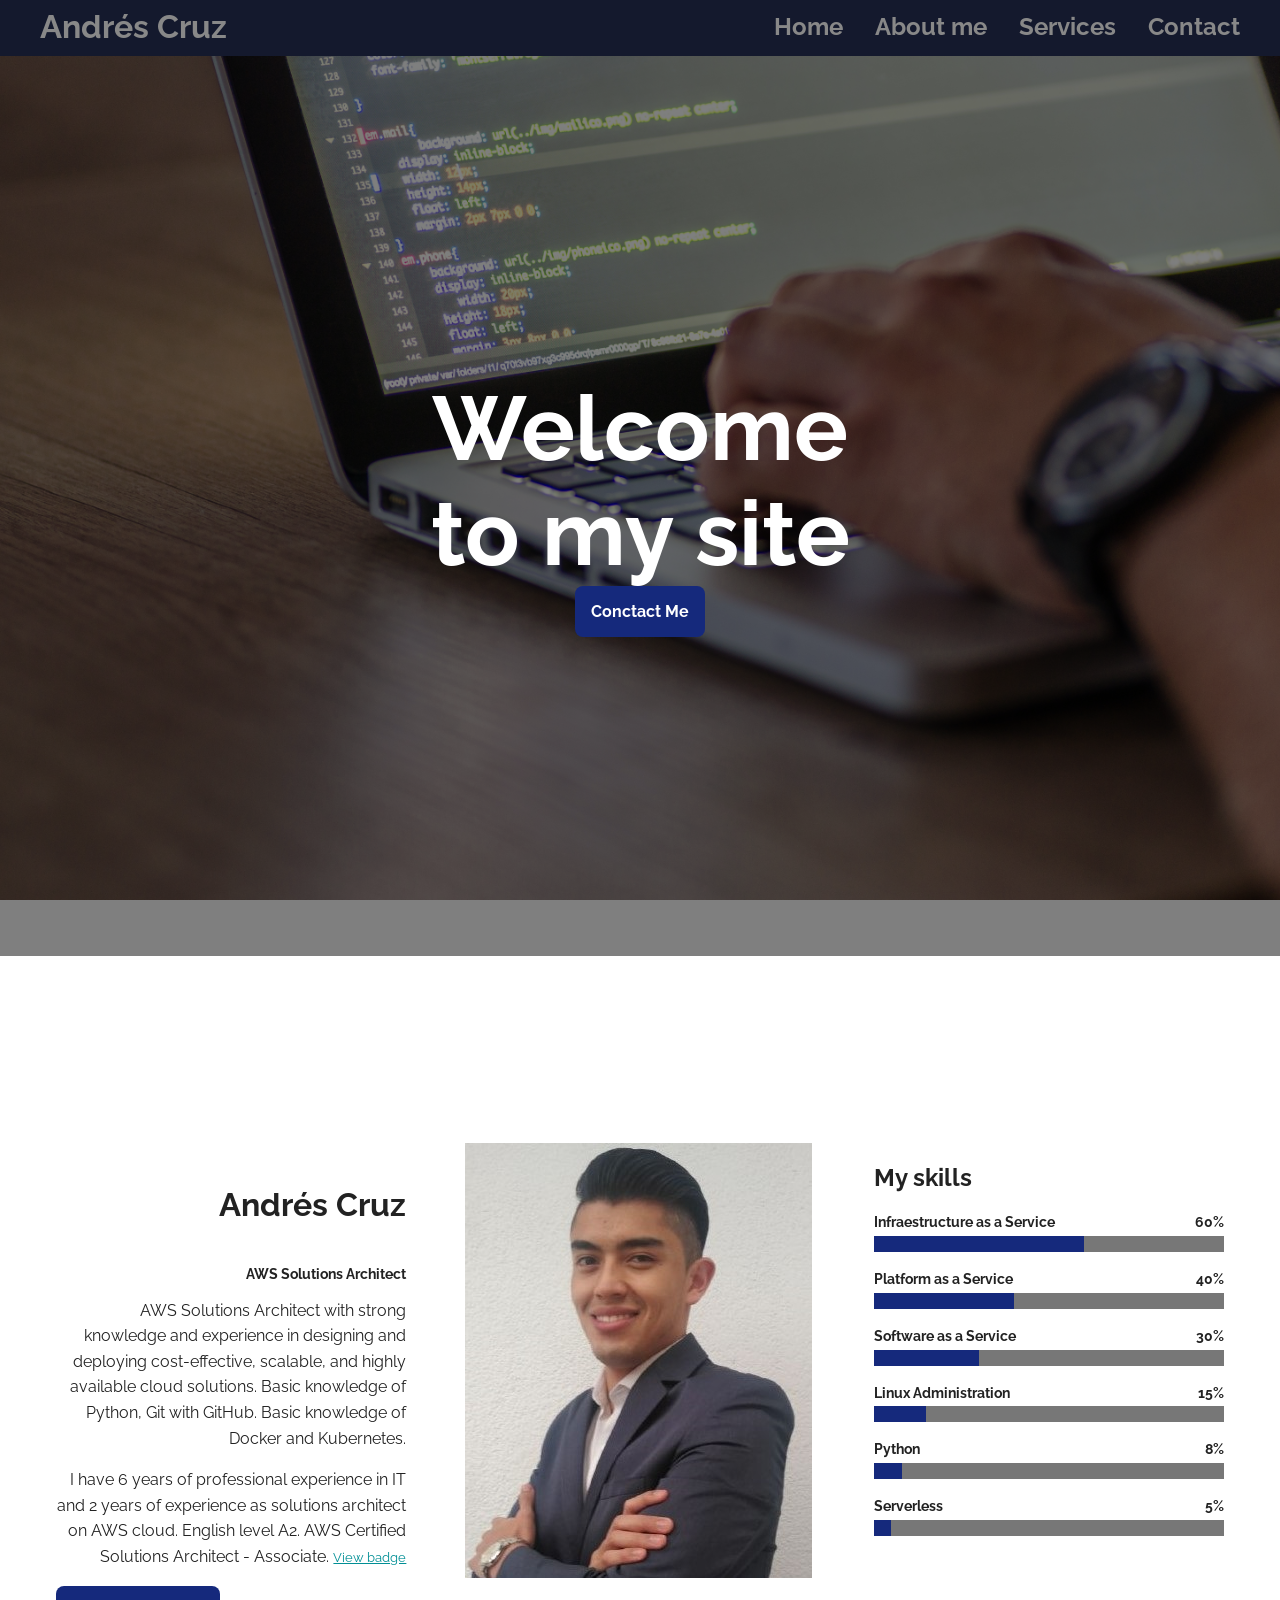
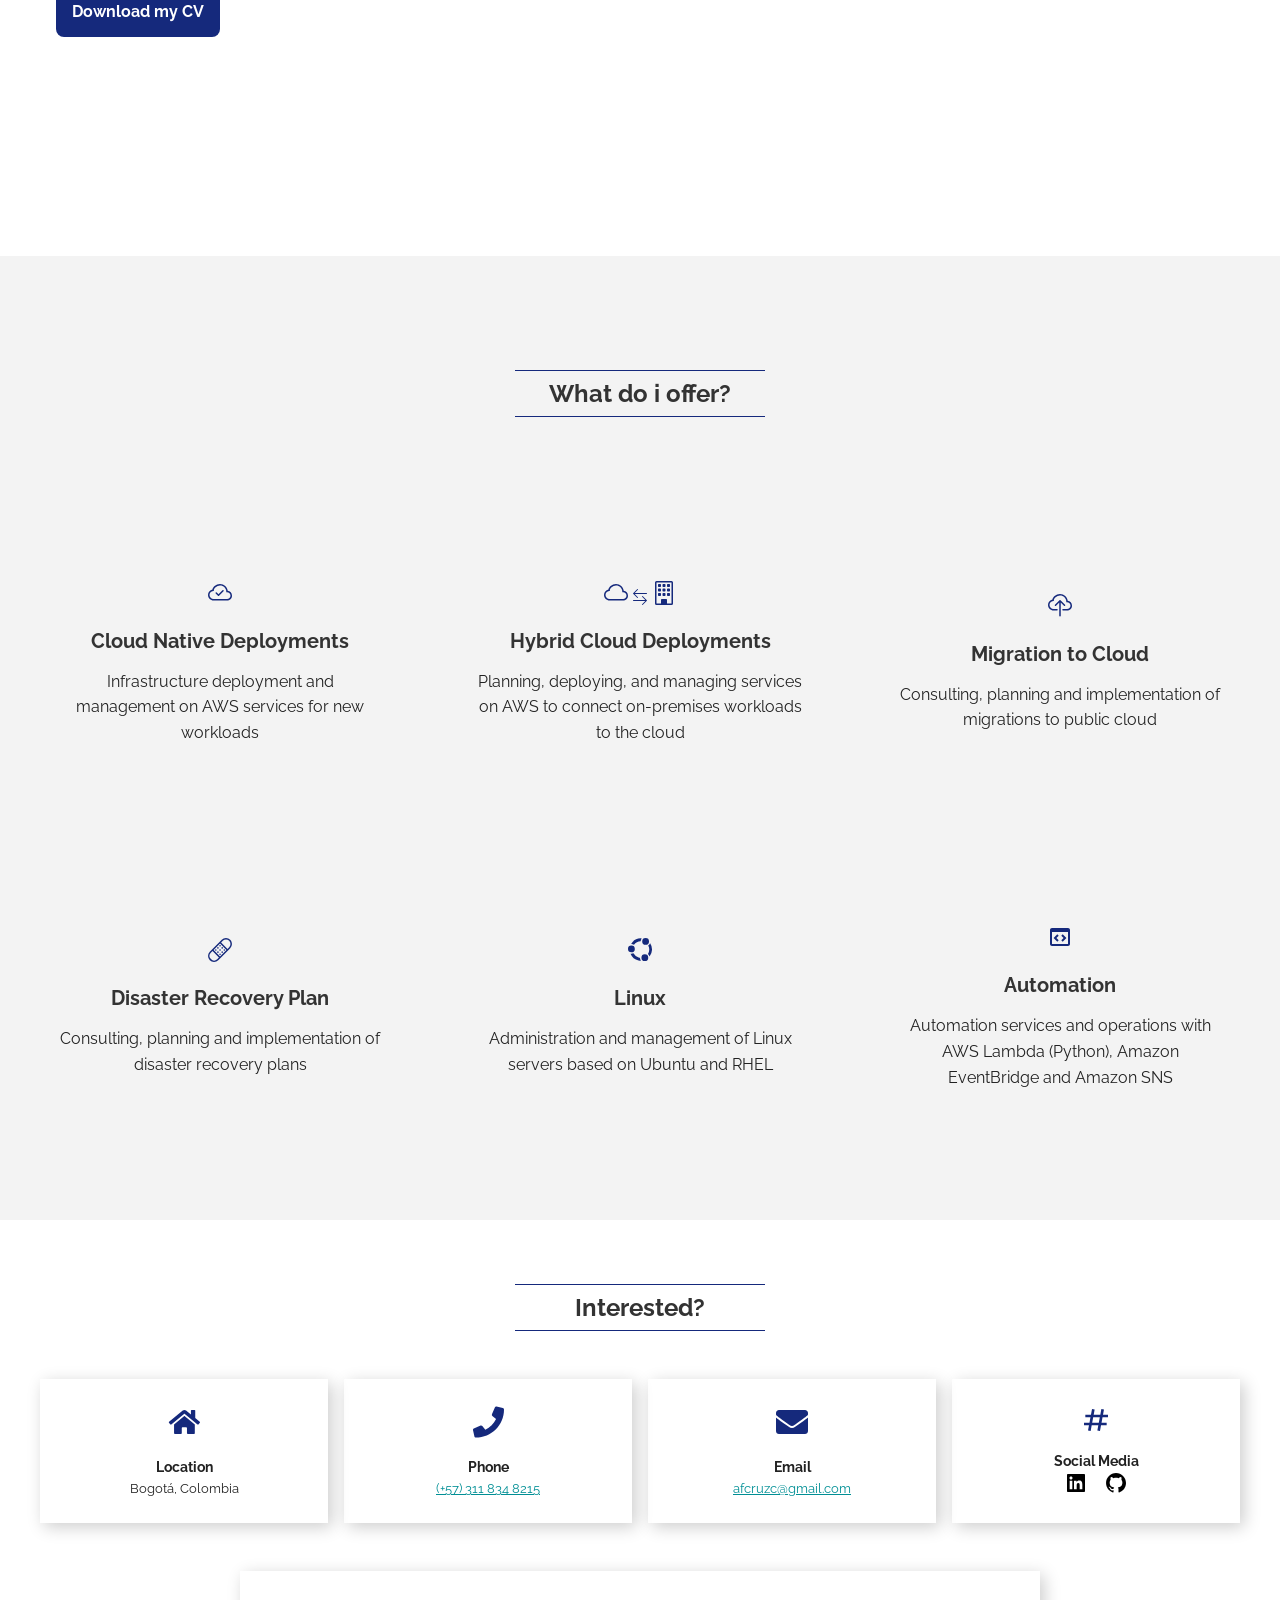
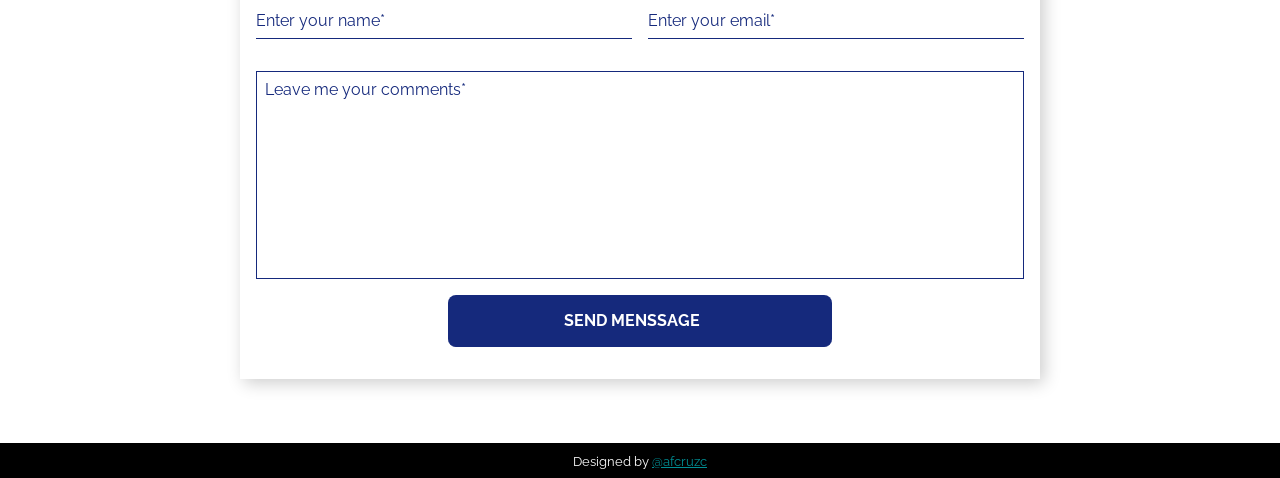
==== commit 7978e15a: "Update index.html" ====
--- a/index.html
+++ b/index.html
@@ -90,7 +90,7 @@
             <h2 class="text-center text-lg-left">My skills</h2>
             <div class="progress">
                 <p>
-                    <b>Infraestruture as a Service</b>
+                    <b>Infraestructure as a Service</b>
                     <b>60%</b>
                 </p>
                 <progress value="60" min="0" max="100"></progress>
@@ -165,7 +165,7 @@
                     <path
                         d="M2 1a1 1 0 0 1 1-1h10a1 1 0 0 1 1 1v14a1 1 0 0 1-1 1H3a1 1 0 0 1-1-1V1Zm11 0H3v14h3v-2.5a.5.5 0 0 1 .5-.5h3a.5.5 0 0 1 .5.5V15h3V1Z" />
                 </svg>
-                <h3>Hybrid Native Deployments</h3>
+                <h3>Hybrid Cloud Deployments</h3>
                 <p>Planning, deploying, and managing services on AWS to connect on-premises workloads to the cloud</p>
             </article>
             <article class="service-card"><!-- Migration -->
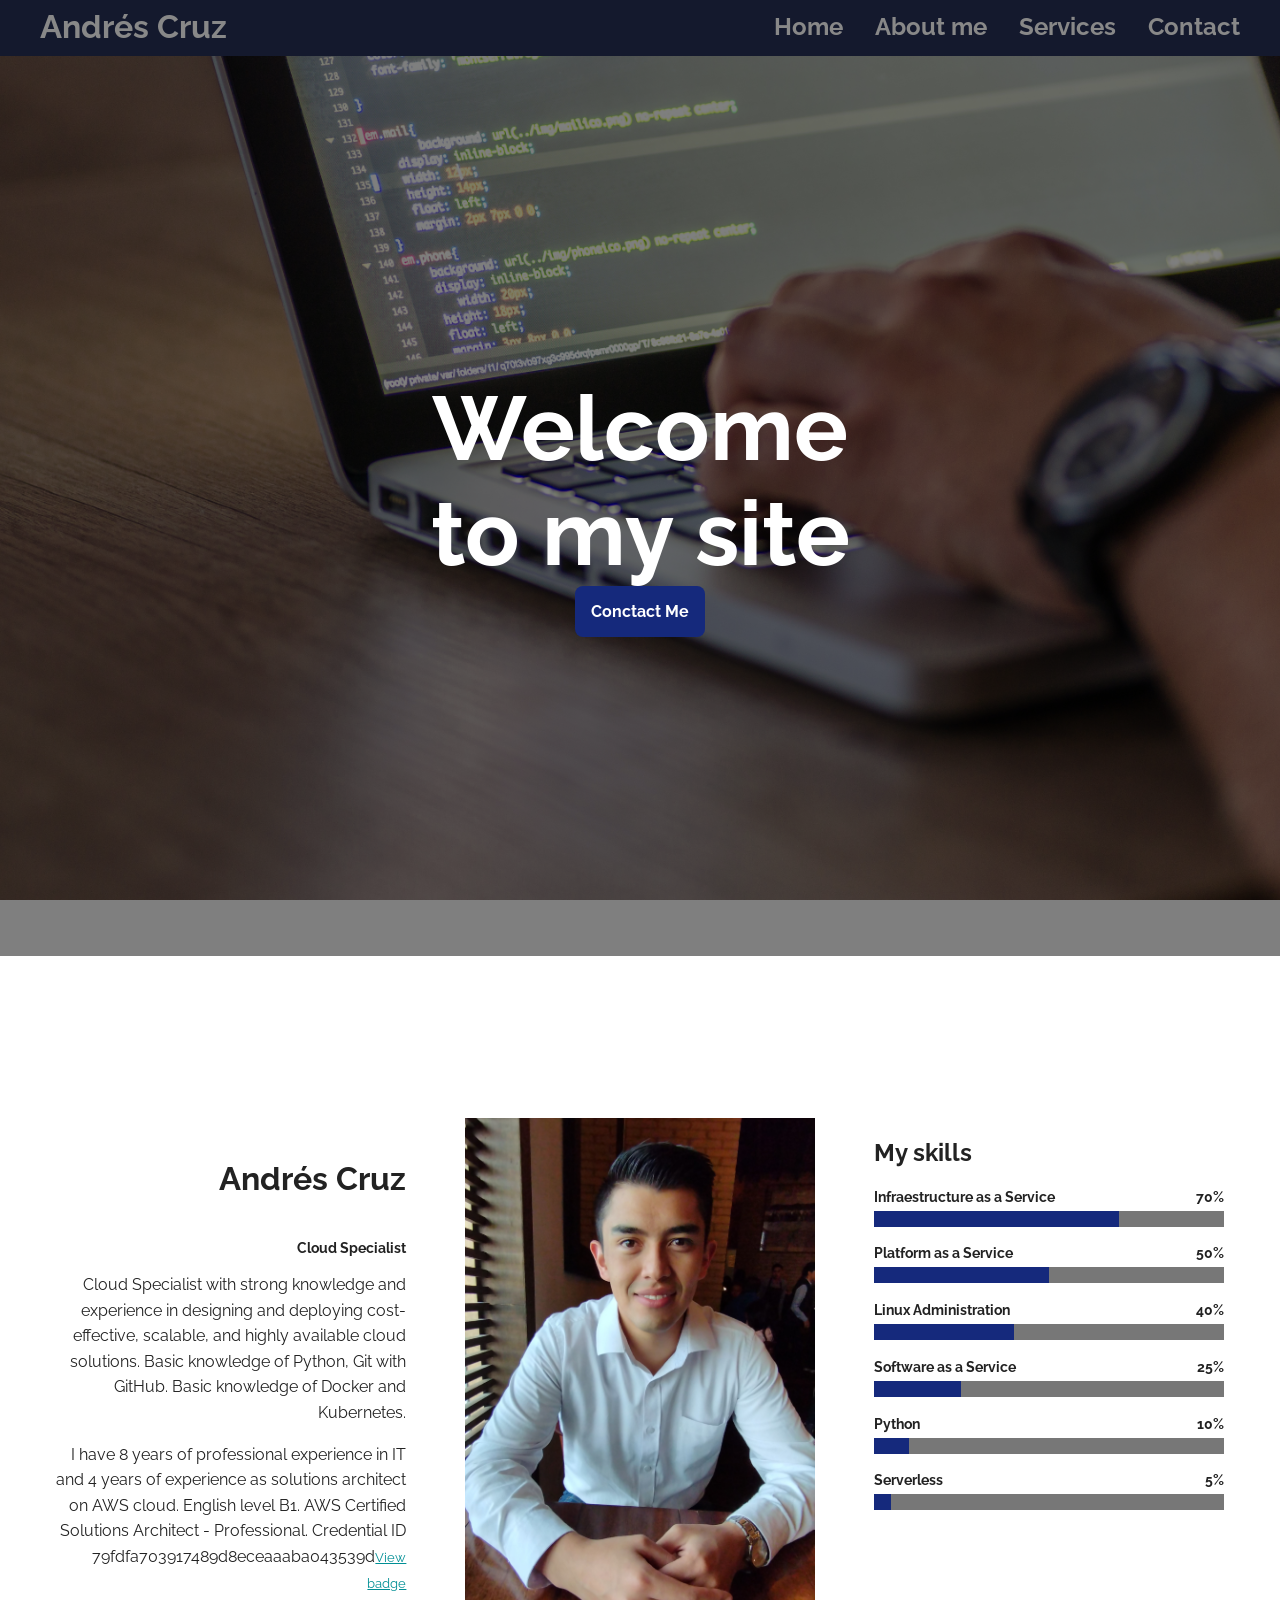
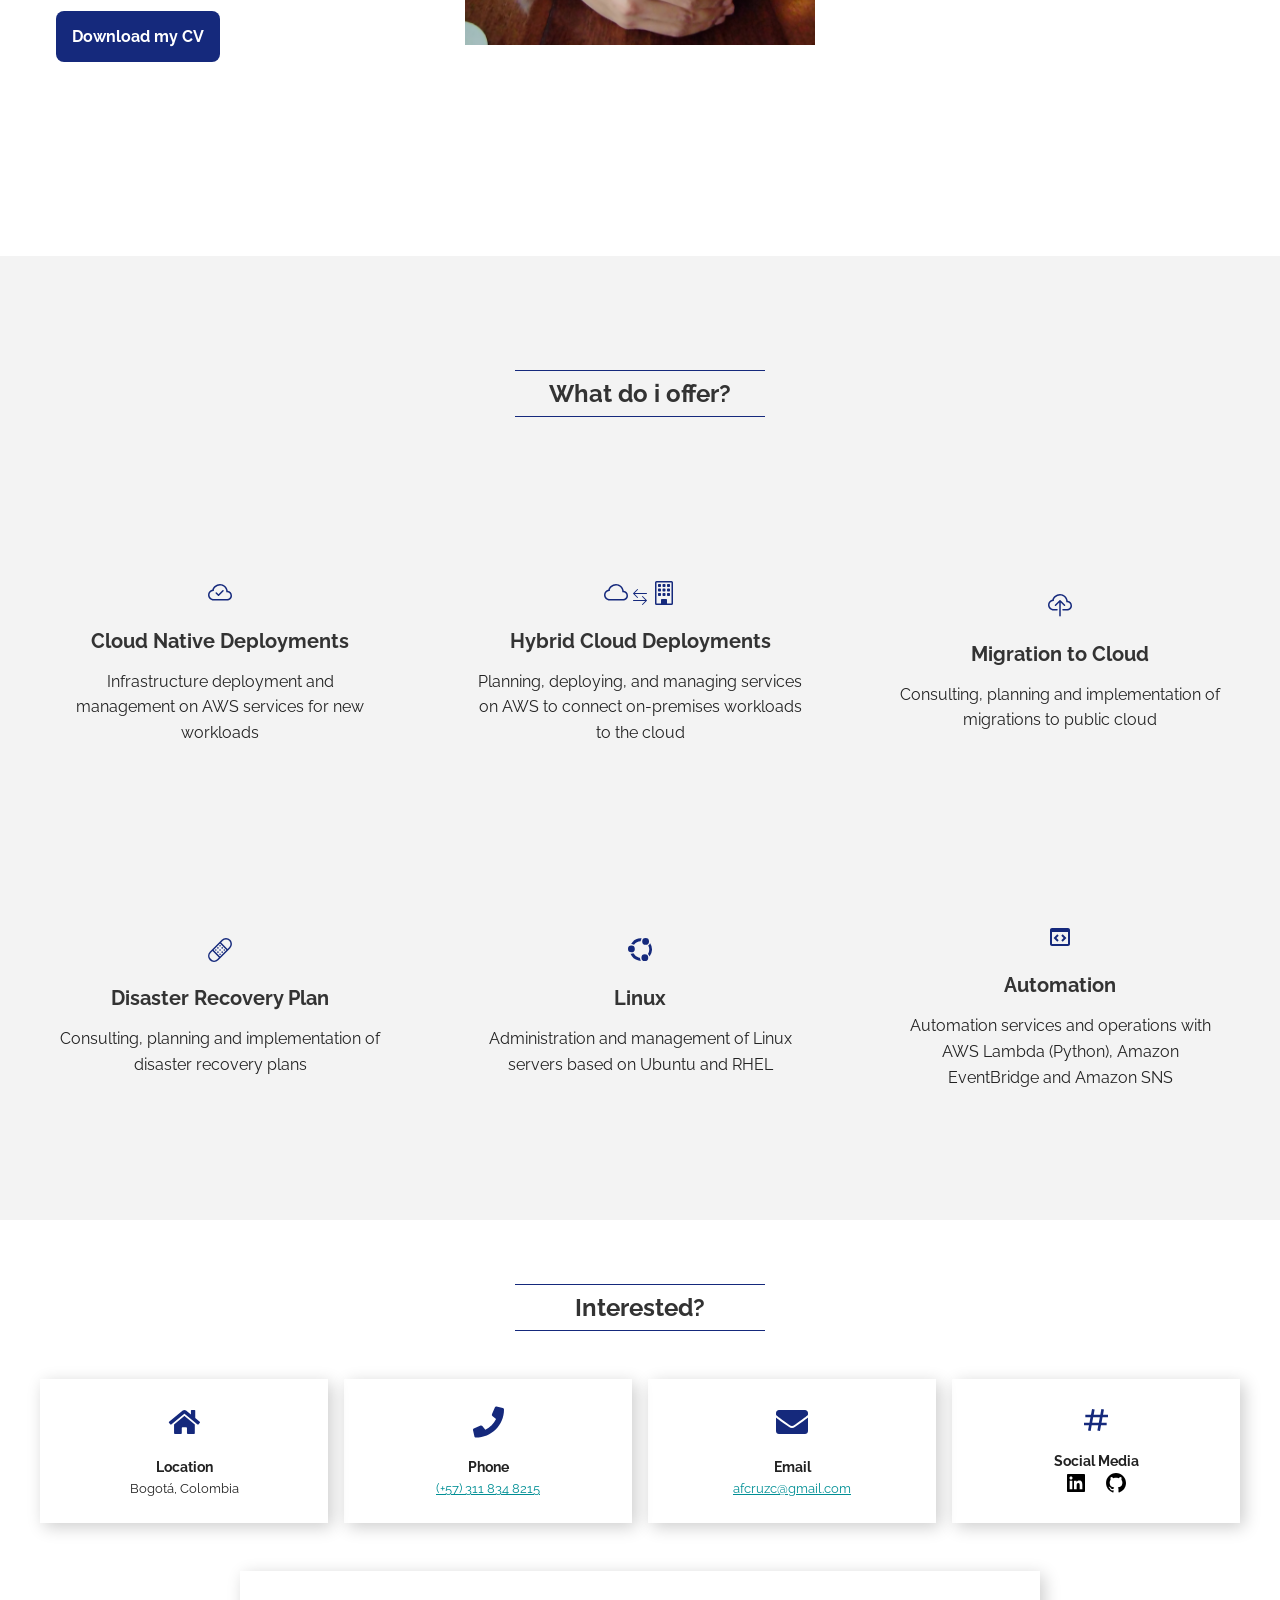
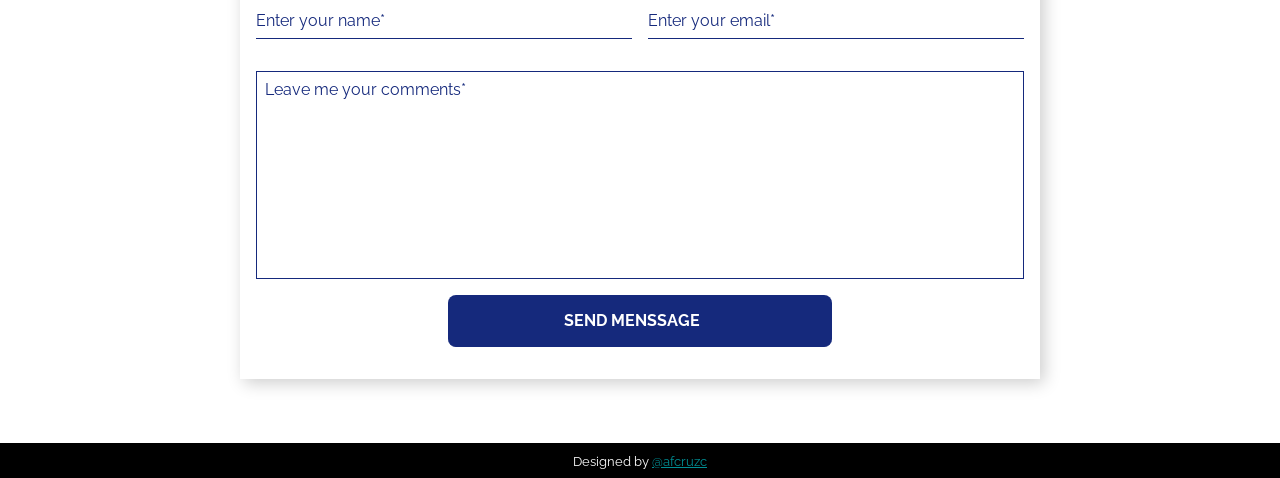
==== commit 686c51c0: "Nueva imagen y cambio en skills" ====
--- a/index.html
+++ b/index.html
@@ -2,216 +2,215 @@
 <html lang="en">
 
 <head>
-    <meta charset="UTF-8" />
-    <meta http-equiv="X-UA-Compatible" content="IE=edge" />
-    <meta name="viewport" content="width=device-width, initial-scale=1.0" />
-    <link rel="preconnect" href="https://fonts.gstatic.com" />
-    <link href="https://fonts.googleapis.com/css2?family=Raleway:wght@400;700&display=swap" rel="stylesheet" />
-    <link rel="stylesheet" href="style.css" />
-    <title>Portfolio - Andres Cruz</title>
-    <meta name="description"
-        content="Hi welcomw to my professional portfolio, I'm Andres Cruz, Solutions Architect on AWS">
-    <link rel="canonical" href="https://andrescruz.000webhostapp.com/">
-    <link rel="shortcut icon" href="/assets/afcruzc.jpg">
-    <link rel="apple-touch-icon" href="assets/afcruzc.jpg">
-    <meta name="theme-color" content="#FA3D2B">
-    <meta name="twitter:card" content="summary">
-    <meta property="og:type" content="website">
-    <meta property="og:title" name="twitter:title" content="Portfolio - Andres Cruz">
-    <meta property="og:description" name="twitter:description"
-        content="Hi welcomw to my professional portfolio, I'm Andres Cruz, Solutions Architect on AWS">
-    <meta property="og:image" name="twitter:image" content="assets/hero-image-home.jpg">
-    <meta property="og:url" name="twitter:url" content="https://andrescruz.000webhostapp.com/">
+  <meta charset="UTF-8" />
+  <meta http-equiv="X-UA-Compatible" content="IE=edge" />
+  <meta name="viewport" content="width=device-width, initial-scale=1.0" />
+  <link rel="preconnect" href="https://fonts.gstatic.com" />
+  <link href="https://fonts.googleapis.com/css2?family=Raleway:wght@400;700&display=swap" rel="stylesheet" />
+  <link rel="stylesheet" href="style.css" />
+  <title>Portfolio - Andres Cruz</title>
+  <meta name="description"
+    content="Hi welcomw to my professional portfolio, I'm Andres Cruz, Solutions Architect on AWS">
+  <link rel="canonical" href="https://andrescruz.000webhostapp.com/">
+  <link rel="shortcut icon" href="/assets/afcruzc.jpg">
+  <link rel="apple-touch-icon" href="assets/afcruzc.jpg">
+  <meta name="theme-color" content="#FA3D2B">
+  <meta name="twitter:card" content="summary">
+  <meta property="og:type" content="website">
+  <meta property="og:title" name="twitter:title" content="Portfolio - Andres Cruz">
+  <meta property="og:description" name="twitter:description"
+    content="Hi welcomw to my professional portfolio, I'm Andres Cruz, Solutions Architect on AWS">
+  <meta property="og:image" name="twitter:image" content="assets/hero-image-home.jpg">
+  <meta property="og:url" name="twitter:url" content="https://andrescruz.000webhostapp.com/">
 </head>
 
 <body>
-    <header class="header">
-        <section class="container">
-            <div class="logo">
-                <a href="index.html" style="color: #888">Andrés Cruz</a>
-            </div>
-            <button class="menu-btn">
-                <svg xmlns="http://www.w3.org/2000/svg" width="24" height="24" viewBox="0 0 24 24">
-                    <path d="M4 6H20V8H4zM4 11H20V13H4zM4 16H20V18H4z" />
-                </svg>
-                <svg class="none" xmlns="http://www.w3.org/2000/svg" width="24" height="24" viewBox="0 0 24 24">
-                    <path
-                        d="M16.192 6.344L11.949 10.586 7.707 6.344 6.293 7.758 10.535 12 6.293 16.242 7.707 17.656 11.949 13.414 16.192 17.656 17.606 16.242 13.364 12 17.606 7.758z" />
-                </svg>
-            </button>
-            <nav class="menu">
-                <a href="#">Home</a>
-                <a href="#acerca">About me</a>
-                <a href="#servicios">Services</a>
-                <!--         <a href="#portafolio">Portafolio</a>
+  <header class="header">
+    <section class="container">
+      <div class="logo">
+        <a href="index.html" style="color: #888">Andrés Cruz</a>
+      </div>
+      <button class="menu-btn">
+        <svg xmlns="http://www.w3.org/2000/svg" width="24" height="24" viewBox="0 0 24 24">
+          <path d="M4 6H20V8H4zM4 11H20V13H4zM4 16H20V18H4z" />
+        </svg>
+        <svg class="none" xmlns="http://www.w3.org/2000/svg" width="24" height="24" viewBox="0 0 24 24">
+          <path
+            d="M16.192 6.344L11.949 10.586 7.707 6.344 6.293 7.758 10.535 12 6.293 16.242 7.707 17.656 11.949 13.414 16.192 17.656 17.606 16.242 13.364 12 17.606 7.758z" />
+        </svg>
+      </button>
+      <nav class="menu">
+        <a href="#">Home</a>
+        <a href="#acerca">About me</a>
+        <a href="#servicios">Services</a>
+        <!--         <a href="#portafolio">Portafolio</a>
         <a href="#testimonios">Testimonios</a> -->
-                <a href="#contacto">Contact</a>
-            </nav>
-        </section>
-    </header>
-    <section id="inicio" class="home">
-        <article class="hero-image" style="--hero-image:url('assets/hero-image-home.jpg'); --hero-attachment: fixed;">
-            <aside class="hero-image-opacity" style="--hero-opacity-color: var(--black-alpha-color);">
-                <div class="hero-image-content">
-                    <h2 class="hero-image-title" style="--hero-text-color: var(--white-color);">
-                        Welcome <br>to my site
-                    </h2>
-                    <a href="#contacto" class="btn">Conctact Me</a>
-                </div>
-            </aside>
-        </article>
+        <a href="#contacto">Contact</a>
+      </nav>
     </section>
-    <section id="acerca" class="about section container full-lg-screen">
-        <article class="text-lg-right">
-            <aside class="text-center text-lg-right">
-                <h1>Andrés Cruz</h1>
-                <h5>AWS Solutions Architect</h5>
-            </aside>
-            <p>AWS Solutions Architect with strong knowledge and experience in designing and deploying
-                cost-effective,
-                scalable, and highly available cloud solutions. Basic knowledge of Python, Git with GitHub. Basic
-                knowledge of
-                Docker and Kubernetes.</p>
-            <p>I have 6 years of professional experience in IT and 2 years of experience as solutions architect on AWS
-                cloud.
-                English level A2. AWS Certified Solutions Architect - Associate. <small><a
-                        href="https://www.credly.com/badges/559e2492-8eb4-4060-bc01-3d430e671186?source=linked_in_profile"
-                        target="_blank">View
-                        badge</a></small>
-            </p>
-            <div class="text-center text-lg-left">
-                <a class="btn" href="assets/HV_Andres_Cruz.pdf" target="_blank" rel="noopener">Download my CV</a>
-            </div>
-        </article>
-        <article>
-            <img src="assets/afcruzc.jpg" alt="afcruzc">
-        </article>
-        <article>
-            <h2 class="text-center text-lg-left">My skills</h2>
-            <div class="progress">
-                <p>
-                    <b>Infraestructure as a Service</b>
-                    <b>60%</b>
-                </p>
-                <progress value="60" min="0" max="100"></progress>
-            </div>
-            <div class="progress">
-                <p>
-                    <b>Platform as a Service</b>
-                    <b>40%</b>
-                </p>
-                <progress value="40" min="0" max="100"></progress>
-            </div>
-            <div class="progress">
-                <p>
-                    <b>Software as a Service</b>
-                    <b>30%</b>
-                </p>
-                <progress value="30" min="0" max="100"></progress>
-            </div>
-            <div class="progress">
-                <p>
-                    <b>Linux Administration</b>
-                    <b>15%</b>
-                </p>
-                <progress value="15" min="0" max="100"></progress>
-            </div>
-
-            <div class="progress">
-                <p>
-                    <b>Python</b>
-                    <b>8%</b>
-                </p>
-                <progress value="8" min="0" max="100"></progress>
-            </div>
-            <div class="progress">
-                <p>
-                    <b>Serverless</b>
-                    <b>5%</b>
-                </p>
-                <progress value="5" min="0" max="100"></progress>
-            </div>
-        </article>
-    </section>
-    <section id="servicios" class="services section bg-gray-light">
-        <div class="container full-lg-screen">
-            <h2 class="section-title">What do i offer?</h2>
-            <article class="service-card"><!-- Despliegues nativos -->
-                <svg xmlns="http://www.w3.org/2000/svg" width="24" height="24" fill="currentColor"
-                    class="bi bi-cloud-check" viewBox="0 0 16 16">
-                    <path fill-rule="evenodd"
-                        d="M10.354 6.146a.5.5 0 0 1 0 .708l-3 3a.5.5 0 0 1-.708 0l-1.5-1.5a.5.5 0 1 1 .708-.708L7 8.793l2.646-2.647a.5.5 0 0 1 .708 0z" />
-                    <path
-                        d="M4.406 3.342A5.53 5.53 0 0 1 8 2c2.69 0 4.923 2 5.166 4.579C14.758 6.804 16 8.137 16 9.773 16 11.569 14.502 13 12.687 13H3.781C1.708 13 0 11.366 0 9.318c0-1.763 1.266-3.223 2.942-3.593.143-.863.698-1.723 1.464-2.383zm.653.757c-.757.653-1.153 1.44-1.153 2.056v.448l-.445.049C2.064 6.805 1 7.952 1 9.318 1 10.785 2.23 12 3.781 12h8.906C13.98 12 15 10.988 15 9.773c0-1.216-1.02-2.228-2.313-2.228h-.5v-.5C12.188 4.825 10.328 3 8 3a4.53 4.53 0 0 0-2.941 1.1z" />
-                </svg>
-                <h3>Cloud Native Deployments</h3>
-                <p>Infrastructure deployment and management on AWS services for new workloads</p>
-            </article>
-            <article class="service-card"><!-- Nube Hibrida -->
-                <!-- Nube --><svg xmlns="http://www.w3.org/2000/svg" width="24" height="24" fill="currentColor"
-                    class="bi bi-cloud" viewBox="0 0 16 16">
-                    <path
-                        d="M4.406 3.342A5.53 5.53 0 0 1 8 2c2.69 0 4.923 2 5.166 4.579C14.758 6.804 16 8.137 16 9.773 16 11.569 14.502 13 12.687 13H3.781C1.708 13 0 11.366 0 9.318c0-1.763 1.266-3.223 2.942-3.593.143-.863.698-1.723 1.464-2.383zm.653.757c-.757.653-1.153 1.44-1.153 2.056v.448l-.445.049C2.064 6.805 1 7.952 1 9.318 1 10.785 2.23 12 3.781 12h8.906C13.98 12 15 10.988 15 9.773c0-1.216-1.02-2.228-2.313-2.228h-.5v-.5C12.188 4.825 10.328 3 8 3a4.53 4.53 0 0 0-2.941 1.1z" />
-                </svg>
-                <!-- Flechas --><svg xmlns="http://www.w3.org/2000/svg" width="16" height="16" fill="currentColor"
-                    class="bi bi-arrow-left-right" viewBox="0 0 16 16">
-                    <path fill-rule="evenodd"
-                        d="M1 11.5a.5.5 0 0 0 .5.5h11.793l-3.147 3.146a.5.5 0 0 0 .708.708l4-4a.5.5 0 0 0 0-.708l-4-4a.5.5 0 0 0-.708.708L13.293 11H1.5a.5.5 0 0 0-.5.5zm14-7a.5.5 0 0 1-.5.5H2.707l3.147 3.146a.5.5 0 1 1-.708.708l-4-4a.5.5 0 0 1 0-.708l4-4a.5.5 0 1 1 .708.708L2.707 4H14.5a.5.5 0 0 1 .5.5z" />
-                </svg>
-                <!-- Edificio --><svg xmlns="http://www.w3.org/2000/svg" width="24" height="24" fill="currentColor"
-                    class="bi bi-building" viewBox="0 0 16 16">
-                    <path
-                        d="M4 2.5a.5.5 0 0 1 .5-.5h1a.5.5 0 0 1 .5.5v1a.5.5 0 0 1-.5.5h-1a.5.5 0 0 1-.5-.5v-1Zm3 0a.5.5 0 0 1 .5-.5h1a.5.5 0 0 1 .5.5v1a.5.5 0 0 1-.5.5h-1a.5.5 0 0 1-.5-.5v-1Zm3.5-.5a.5.5 0 0 0-.5.5v1a.5.5 0 0 0 .5.5h1a.5.5 0 0 0 .5-.5v-1a.5.5 0 0 0-.5-.5h-1ZM4 5.5a.5.5 0 0 1 .5-.5h1a.5.5 0 0 1 .5.5v1a.5.5 0 0 1-.5.5h-1a.5.5 0 0 1-.5-.5v-1ZM7.5 5a.5.5 0 0 0-.5.5v1a.5.5 0 0 0 .5.5h1a.5.5 0 0 0 .5-.5v-1a.5.5 0 0 0-.5-.5h-1Zm2.5.5a.5.5 0 0 1 .5-.5h1a.5.5 0 0 1 .5.5v1a.5.5 0 0 1-.5.5h-1a.5.5 0 0 1-.5-.5v-1ZM4.5 8a.5.5 0 0 0-.5.5v1a.5.5 0 0 0 .5.5h1a.5.5 0 0 0 .5-.5v-1a.5.5 0 0 0-.5-.5h-1Zm2.5.5a.5.5 0 0 1 .5-.5h1a.5.5 0 0 1 .5.5v1a.5.5 0 0 1-.5.5h-1a.5.5 0 0 1-.5-.5v-1Zm3.5-.5a.5.5 0 0 0-.5.5v1a.5.5 0 0 0 .5.5h1a.5.5 0 0 0 .5-.5v-1a.5.5 0 0 0-.5-.5h-1Z" />
-                    <path
-                        d="M2 1a1 1 0 0 1 1-1h10a1 1 0 0 1 1 1v14a1 1 0 0 1-1 1H3a1 1 0 0 1-1-1V1Zm11 0H3v14h3v-2.5a.5.5 0 0 1 .5-.5h3a.5.5 0 0 1 .5.5V15h3V1Z" />
-                </svg>
-                <h3>Hybrid Cloud Deployments</h3>
-                <p>Planning, deploying, and managing services on AWS to connect on-premises workloads to the cloud</p>
-            </article>
-            <article class="service-card"><!-- Migration -->
-                <svg xmlns="http://www.w3.org/2000/svg" width="24" height="24" fill="currentColor"
-                    class="bi bi-cloud-upload" viewBox="0 0 16 16">
-                    <path fill-rule="evenodd"
-                        d="M4.406 1.342A5.53 5.53 0 0 1 8 0c2.69 0 4.923 2 5.166 4.579C14.758 4.804 16 6.137 16 7.773 16 9.569 14.502 11 12.687 11H10a.5.5 0 0 1 0-1h2.688C13.979 10 15 8.988 15 7.773c0-1.216-1.02-2.228-2.313-2.228h-.5v-.5C12.188 2.825 10.328 1 8 1a4.53 4.53 0 0 0-2.941 1.1c-.757.652-1.153 1.438-1.153 2.055v.448l-.445.049C2.064 4.805 1 5.952 1 7.318 1 8.785 2.23 10 3.781 10H6a.5.5 0 0 1 0 1H3.781C1.708 11 0 9.366 0 7.318c0-1.763 1.266-3.223 2.942-3.593.143-.863.698-1.723 1.464-2.383z" />
-                    <path fill-rule="evenodd"
-                        d="M7.646 4.146a.5.5 0 0 1 .708 0l3 3a.5.5 0 0 1-.708.708L8.5 5.707V14.5a.5.5 0 0 1-1 0V5.707L5.354 7.854a.5.5 0 1 1-.708-.708l3-3z" />
-                </svg>
-                <h3>Migration to Cloud</h3>
-                <p>Consulting, planning and implementation of migrations to public cloud</p>
-            </article>
-            <article class="service-card"><!-- DRP -->
-                <svg xmlns="http://www.w3.org/2000/svg" width="24" height="24" fill="currentColor" class="bi bi-bandaid"
-                    viewBox="0 0 16 16">
-                    <path
-                        d="M14.121 1.879a3 3 0 0 0-4.242 0L8.733 3.026l4.261 4.26 1.127-1.165a3 3 0 0 0 0-4.242ZM12.293 8 8.027 3.734 3.738 8.031 8 12.293 12.293 8Zm-5.006 4.994L3.03 8.737 1.879 9.88a3 3 0 0 0 4.241 4.24l.006-.006 1.16-1.121ZM2.679 7.676l6.492-6.504a4 4 0 0 1 5.66 5.653l-1.477 1.529-5.006 5.006-1.523 1.472a4 4 0 0 1-5.653-5.66l.001-.002 1.505-1.492.001-.002Z" />
-                    <path
-                        d="M5.56 7.646a.5.5 0 1 1-.706.708.5.5 0 0 1 .707-.708Zm1.415-1.414a.5.5 0 1 1-.707.707.5.5 0 0 1 .707-.707ZM8.39 4.818a.5.5 0 1 1-.708.707.5.5 0 0 1 .707-.707Zm0 5.657a.5.5 0 1 1-.708.707.5.5 0 0 1 .707-.707ZM9.803 9.06a.5.5 0 1 1-.707.708.5.5 0 0 1 .707-.707Zm1.414-1.414a.5.5 0 1 1-.706.708.5.5 0 0 1 .707-.708ZM6.975 9.06a.5.5 0 1 1-.707.708.5.5 0 0 1 .707-.707ZM8.39 7.646a.5.5 0 1 1-.708.708.5.5 0 0 1 .707-.708Zm1.413-1.414a.5.5 0 1 1-.707.707.5.5 0 0 1 .707-.707Z" />
-                </svg>
-                <h3>Disaster Recovery Plan</h3>
-                <p>Consulting, planning and implementation of disaster recovery plans</p>
-            </article>
-            <article class="service-card"><!-- Linux -->
-                <svg xmlns="http://www.w3.org/2000/svg" width="24" height="24" fill="currentColor" class="bi bi-ubuntu"
-                    viewBox="0 0 16 16">
-                    <path
-                        d="M2.273 9.53a2.273 2.273 0 1 0 0-4.546 2.273 2.273 0 0 0 0 4.547Zm9.467-4.984a2.273 2.273 0 1 0 0-4.546 2.273 2.273 0 0 0 0 4.546ZM7.4 13.108a5.535 5.535 0 0 1-3.775-2.88 3.273 3.273 0 0 1-1.944.24 7.4 7.4 0 0 0 5.328 4.465c.53.113 1.072.169 1.614.166a3.253 3.253 0 0 1-.666-1.9 5.639 5.639 0 0 1-.557-.091Zm3.828 2.285a2.273 2.273 0 1 0 0-4.546 2.273 2.273 0 0 0 0 4.546Zm3.163-3.108a7.436 7.436 0 0 0 .373-8.726 3.276 3.276 0 0 1-1.278 1.498 5.573 5.573 0 0 1-.183 5.535 3.26 3.26 0 0 1 1.088 1.693ZM2.098 3.998a3.28 3.28 0 0 1 1.897.486 5.544 5.544 0 0 1 4.464-2.388c.037-.67.277-1.313.69-1.843a7.472 7.472 0 0 0-7.051 3.745Z" />
-                </svg>
-                <h3>Linux</h3>
-                <p>Administration and management of Linux servers based on Ubuntu and RHEL</p>
-            </article>
-            <article class="service-card">
-                <svg xmlns="http://www.w3.org/2000/svg" width="24" height="24" viewBox="0 0 24 24">
-                    <path
-                        d="M20,3H4C2.897,3,2,3.897,2,5v14c0,1.103,0.897,2,2,2h16c1.103,0,2-0.897,2-2V5C22,3.897,21.103,3,20,3z M4,19V7h16 l0.002,12H4z" />
-                    <path
-                        d="M9.293 9.293L5.586 13 9.293 16.707 10.707 15.293 8.414 13 10.707 10.707zM14.707 9.293L13.293 10.707 15.586 13 13.293 15.293 14.707 16.707 18.414 13z" />
-                </svg>
-                <h3>Automation</h3>
-                <p>Automation services and operations with AWS Lambda (Python), Amazon EventBridge and Amazon SNS</p>
-            </article>
-        </div>
-    </section>
-    <!--   <section id="portafolio" class="portfolio section">
+  </header>
+  <section id="inicio" class="home">
+    <article class="hero-image" style="--hero-image:url('assets/hero-image-home.jpg'); --hero-attachment: fixed;">
+      <aside class="hero-image-opacity" style="--hero-opacity-color: var(--black-alpha-color);">
+        <div class="hero-image-content">
+          <h2 class="hero-image-title" style="--hero-text-color: var(--white-color);">
+            Welcome <br>to my site
+          </h2>
+          <a href="#contacto" class="btn">Conctact Me</a>
+        </div>
+      </aside>
+    </article>
+  </section>
+  <section id="acerca" class="about section container full-lg-screen">
+    <article class="text-lg-right">
+      <aside class="text-center text-lg-right">
+        <h1>Andrés Cruz</h1>
+        <h5>Cloud Specialist</h5>
+      </aside>
+      <p>Cloud Specialist with strong knowledge and experience in designing and deploying
+        cost-effective,
+        scalable, and highly available cloud solutions. Basic knowledge of Python, Git with GitHub. Basic
+        knowledge of
+        Docker and Kubernetes.</p>
+      <p>I have 8 years of professional experience in IT and 4 years of experience as solutions architect on AWS
+        cloud.
+        English level B1. AWS Certified Solutions Architect - Professional. Credential ID
+        79fdfa703917489d8eceaaaba043539d<small><a href="https://cp.certmetrics.com/amazon/en/public/verify/credential"
+            target="_blank">View
+            badge</a></small>
+      </p>
+      <div class="text-center text-lg-left">
+        <a class="btn" href="assets/HV_Andres_Cruz.pdf" target="_blank" rel="noopener">Download my CV</a>
+      </div>
+    </article>
+    <article>
+      <img src="assets/afcruzc.jpg" alt="afcruzc">
+    </article>
+    <article>
+      <h2 class="text-center text-lg-left">My skills</h2>
+      <div class="progress">
+        <p>
+          <b>Infraestructure as a Service</b>
+          <b>70%</b>
+        </p>
+        <progress value="70" min="0" max="100"></progress>
+      </div>
+      <div class="progress">
+        <p>
+          <b>Platform as a Service</b>
+          <b>50%</b>
+        </p>
+        <progress value="50" min="0" max="100"></progress>
+      </div>
+      <div class="progress">
+        <p>
+          <b>Linux Administration</b>
+          <b>40%</b>
+        </p>
+        <progress value="40" min="0" max="100"></progress>
+      </div>
+      <div class="progress">
+        <p>
+          <b>Software as a Service</b>
+          <b>25%</b>
+        </p>
+        <progress value="25" min="0" max="100"></progress>
+      </div>
+      <div class="progress">
+        <p>
+          <b>Python</b>
+          <b>10%</b>
+        </p>
+        <progress value="10" min="0" max="100"></progress>
+      </div>
+      <div class="progress">
+        <p>
+          <b>Serverless</b>
+          <b>5%</b>
+        </p>
+        <progress value="5" min="0" max="100"></progress>
+      </div>
+    </article>
+  </section>
+  <section id="servicios" class="services section bg-gray-light">
+    <div class="container full-lg-screen">
+      <h2 class="section-title">What do i offer?</h2>
+      <article class="service-card"><!-- Despliegues nativos -->
+        <svg xmlns="http://www.w3.org/2000/svg" width="24" height="24" fill="currentColor" class="bi bi-cloud-check"
+          viewBox="0 0 16 16">
+          <path fill-rule="evenodd"
+            d="M10.354 6.146a.5.5 0 0 1 0 .708l-3 3a.5.5 0 0 1-.708 0l-1.5-1.5a.5.5 0 1 1 .708-.708L7 8.793l2.646-2.647a.5.5 0 0 1 .708 0z" />
+          <path
+            d="M4.406 3.342A5.53 5.53 0 0 1 8 2c2.69 0 4.923 2 5.166 4.579C14.758 6.804 16 8.137 16 9.773 16 11.569 14.502 13 12.687 13H3.781C1.708 13 0 11.366 0 9.318c0-1.763 1.266-3.223 2.942-3.593.143-.863.698-1.723 1.464-2.383zm.653.757c-.757.653-1.153 1.44-1.153 2.056v.448l-.445.049C2.064 6.805 1 7.952 1 9.318 1 10.785 2.23 12 3.781 12h8.906C13.98 12 15 10.988 15 9.773c0-1.216-1.02-2.228-2.313-2.228h-.5v-.5C12.188 4.825 10.328 3 8 3a4.53 4.53 0 0 0-2.941 1.1z" />
+        </svg>
+        <h3>Cloud Native Deployments</h3>
+        <p>Infrastructure deployment and management on AWS services for new workloads</p>
+      </article>
+      <article class="service-card"><!-- Nube Hibrida -->
+        <!-- Nube --><svg xmlns="http://www.w3.org/2000/svg" width="24" height="24" fill="currentColor"
+          class="bi bi-cloud" viewBox="0 0 16 16">
+          <path
+            d="M4.406 3.342A5.53 5.53 0 0 1 8 2c2.69 0 4.923 2 5.166 4.579C14.758 6.804 16 8.137 16 9.773 16 11.569 14.502 13 12.687 13H3.781C1.708 13 0 11.366 0 9.318c0-1.763 1.266-3.223 2.942-3.593.143-.863.698-1.723 1.464-2.383zm.653.757c-.757.653-1.153 1.44-1.153 2.056v.448l-.445.049C2.064 6.805 1 7.952 1 9.318 1 10.785 2.23 12 3.781 12h8.906C13.98 12 15 10.988 15 9.773c0-1.216-1.02-2.228-2.313-2.228h-.5v-.5C12.188 4.825 10.328 3 8 3a4.53 4.53 0 0 0-2.941 1.1z" />
+        </svg>
+        <!-- Flechas --><svg xmlns="http://www.w3.org/2000/svg" width="16" height="16" fill="currentColor"
+          class="bi bi-arrow-left-right" viewBox="0 0 16 16">
+          <path fill-rule="evenodd"
+            d="M1 11.5a.5.5 0 0 0 .5.5h11.793l-3.147 3.146a.5.5 0 0 0 .708.708l4-4a.5.5 0 0 0 0-.708l-4-4a.5.5 0 0 0-.708.708L13.293 11H1.5a.5.5 0 0 0-.5.5zm14-7a.5.5 0 0 1-.5.5H2.707l3.147 3.146a.5.5 0 1 1-.708.708l-4-4a.5.5 0 0 1 0-.708l4-4a.5.5 0 1 1 .708.708L2.707 4H14.5a.5.5 0 0 1 .5.5z" />
+        </svg>
+        <!-- Edificio --><svg xmlns="http://www.w3.org/2000/svg" width="24" height="24" fill="currentColor"
+          class="bi bi-building" viewBox="0 0 16 16">
+          <path
+            d="M4 2.5a.5.5 0 0 1 .5-.5h1a.5.5 0 0 1 .5.5v1a.5.5 0 0 1-.5.5h-1a.5.5 0 0 1-.5-.5v-1Zm3 0a.5.5 0 0 1 .5-.5h1a.5.5 0 0 1 .5.5v1a.5.5 0 0 1-.5.5h-1a.5.5 0 0 1-.5-.5v-1Zm3.5-.5a.5.5 0 0 0-.5.5v1a.5.5 0 0 0 .5.5h1a.5.5 0 0 0 .5-.5v-1a.5.5 0 0 0-.5-.5h-1ZM4 5.5a.5.5 0 0 1 .5-.5h1a.5.5 0 0 1 .5.5v1a.5.5 0 0 1-.5.5h-1a.5.5 0 0 1-.5-.5v-1ZM7.5 5a.5.5 0 0 0-.5.5v1a.5.5 0 0 0 .5.5h1a.5.5 0 0 0 .5-.5v-1a.5.5 0 0 0-.5-.5h-1Zm2.5.5a.5.5 0 0 1 .5-.5h1a.5.5 0 0 1 .5.5v1a.5.5 0 0 1-.5.5h-1a.5.5 0 0 1-.5-.5v-1ZM4.5 8a.5.5 0 0 0-.5.5v1a.5.5 0 0 0 .5.5h1a.5.5 0 0 0 .5-.5v-1a.5.5 0 0 0-.5-.5h-1Zm2.5.5a.5.5 0 0 1 .5-.5h1a.5.5 0 0 1 .5.5v1a.5.5 0 0 1-.5.5h-1a.5.5 0 0 1-.5-.5v-1Zm3.5-.5a.5.5 0 0 0-.5.5v1a.5.5 0 0 0 .5.5h1a.5.5 0 0 0 .5-.5v-1a.5.5 0 0 0-.5-.5h-1Z" />
+          <path
+            d="M2 1a1 1 0 0 1 1-1h10a1 1 0 0 1 1 1v14a1 1 0 0 1-1 1H3a1 1 0 0 1-1-1V1Zm11 0H3v14h3v-2.5a.5.5 0 0 1 .5-.5h3a.5.5 0 0 1 .5.5V15h3V1Z" />
+        </svg>
+        <h3>Hybrid Cloud Deployments</h3>
+        <p>Planning, deploying, and managing services on AWS to connect on-premises workloads to the cloud</p>
+      </article>
+      <article class="service-card"><!-- Migration -->
+        <svg xmlns="http://www.w3.org/2000/svg" width="24" height="24" fill="currentColor" class="bi bi-cloud-upload"
+          viewBox="0 0 16 16">
+          <path fill-rule="evenodd"
+            d="M4.406 1.342A5.53 5.53 0 0 1 8 0c2.69 0 4.923 2 5.166 4.579C14.758 4.804 16 6.137 16 7.773 16 9.569 14.502 11 12.687 11H10a.5.5 0 0 1 0-1h2.688C13.979 10 15 8.988 15 7.773c0-1.216-1.02-2.228-2.313-2.228h-.5v-.5C12.188 2.825 10.328 1 8 1a4.53 4.53 0 0 0-2.941 1.1c-.757.652-1.153 1.438-1.153 2.055v.448l-.445.049C2.064 4.805 1 5.952 1 7.318 1 8.785 2.23 10 3.781 10H6a.5.5 0 0 1 0 1H3.781C1.708 11 0 9.366 0 7.318c0-1.763 1.266-3.223 2.942-3.593.143-.863.698-1.723 1.464-2.383z" />
+          <path fill-rule="evenodd"
+            d="M7.646 4.146a.5.5 0 0 1 .708 0l3 3a.5.5 0 0 1-.708.708L8.5 5.707V14.5a.5.5 0 0 1-1 0V5.707L5.354 7.854a.5.5 0 1 1-.708-.708l3-3z" />
+        </svg>
+        <h3>Migration to Cloud</h3>
+        <p>Consulting, planning and implementation of migrations to public cloud</p>
+      </article>
+      <article class="service-card"><!-- DRP -->
+        <svg xmlns="http://www.w3.org/2000/svg" width="24" height="24" fill="currentColor" class="bi bi-bandaid"
+          viewBox="0 0 16 16">
+          <path
+            d="M14.121 1.879a3 3 0 0 0-4.242 0L8.733 3.026l4.261 4.26 1.127-1.165a3 3 0 0 0 0-4.242ZM12.293 8 8.027 3.734 3.738 8.031 8 12.293 12.293 8Zm-5.006 4.994L3.03 8.737 1.879 9.88a3 3 0 0 0 4.241 4.24l.006-.006 1.16-1.121ZM2.679 7.676l6.492-6.504a4 4 0 0 1 5.66 5.653l-1.477 1.529-5.006 5.006-1.523 1.472a4 4 0 0 1-5.653-5.66l.001-.002 1.505-1.492.001-.002Z" />
+          <path
+            d="M5.56 7.646a.5.5 0 1 1-.706.708.5.5 0 0 1 .707-.708Zm1.415-1.414a.5.5 0 1 1-.707.707.5.5 0 0 1 .707-.707ZM8.39 4.818a.5.5 0 1 1-.708.707.5.5 0 0 1 .707-.707Zm0 5.657a.5.5 0 1 1-.708.707.5.5 0 0 1 .707-.707ZM9.803 9.06a.5.5 0 1 1-.707.708.5.5 0 0 1 .707-.707Zm1.414-1.414a.5.5 0 1 1-.706.708.5.5 0 0 1 .707-.708ZM6.975 9.06a.5.5 0 1 1-.707.708.5.5 0 0 1 .707-.707ZM8.39 7.646a.5.5 0 1 1-.708.708.5.5 0 0 1 .707-.708Zm1.413-1.414a.5.5 0 1 1-.707.707.5.5 0 0 1 .707-.707Z" />
+        </svg>
+        <h3>Disaster Recovery Plan</h3>
+        <p>Consulting, planning and implementation of disaster recovery plans</p>
+      </article>
+      <article class="service-card"><!-- Linux -->
+        <svg xmlns="http://www.w3.org/2000/svg" width="24" height="24" fill="currentColor" class="bi bi-ubuntu"
+          viewBox="0 0 16 16">
+          <path
+            d="M2.273 9.53a2.273 2.273 0 1 0 0-4.546 2.273 2.273 0 0 0 0 4.547Zm9.467-4.984a2.273 2.273 0 1 0 0-4.546 2.273 2.273 0 0 0 0 4.546ZM7.4 13.108a5.535 5.535 0 0 1-3.775-2.88 3.273 3.273 0 0 1-1.944.24 7.4 7.4 0 0 0 5.328 4.465c.53.113 1.072.169 1.614.166a3.253 3.253 0 0 1-.666-1.9 5.639 5.639 0 0 1-.557-.091Zm3.828 2.285a2.273 2.273 0 1 0 0-4.546 2.273 2.273 0 0 0 0 4.546Zm3.163-3.108a7.436 7.436 0 0 0 .373-8.726 3.276 3.276 0 0 1-1.278 1.498 5.573 5.573 0 0 1-.183 5.535 3.26 3.26 0 0 1 1.088 1.693ZM2.098 3.998a3.28 3.28 0 0 1 1.897.486 5.544 5.544 0 0 1 4.464-2.388c.037-.67.277-1.313.69-1.843a7.472 7.472 0 0 0-7.051 3.745Z" />
+        </svg>
+        <h3>Linux</h3>
+        <p>Administration and management of Linux servers based on Ubuntu and RHEL</p>
+      </article>
+      <article class="service-card">
+        <svg xmlns="http://www.w3.org/2000/svg" width="24" height="24" viewBox="0 0 24 24">
+          <path
+            d="M20,3H4C2.897,3,2,3.897,2,5v14c0,1.103,0.897,2,2,2h16c1.103,0,2-0.897,2-2V5C22,3.897,21.103,3,20,3z M4,19V7h16 l0.002,12H4z" />
+          <path
+            d="M9.293 9.293L5.586 13 9.293 16.707 10.707 15.293 8.414 13 10.707 10.707zM14.707 9.293L13.293 10.707 15.586 13 13.293 15.293 14.707 16.707 18.414 13z" />
+        </svg>
+        <h3>Automation</h3>
+        <p>Automation services and operations with AWS Lambda (Python), Amazon EventBridge and Amazon SNS</p>
+      </article>
+    </div>
+  </section>
+  <!--   <section id="portafolio" class="portfolio section">
     <div class="container">
       <h2 class="section-title">Mis Trabajos</h2>
       <a href="#trabajo-1" class="portfolio-card">
@@ -270,7 +269,7 @@
       </a>
     </div>
   </section> -->
-    <!--   <article class="modal" id="trabajo-1">
+  <!--   <article class="modal" id="trabajo-1">
     <div class="modal-content">
       <a href="#cerrar" class="modal-close">
         <svg xmlns="http://www.w3.org/2000/svg" width="24" height="24" viewBox="0 0 24 24">
@@ -443,7 +442,7 @@
       </article>
     </div>
   </article> -->
-    <!--   <section id="testimonios" class="testimonials">
+  <!--   <section id="testimonios" class="testimonials">
     <article class="hero-image" style="--hero-image:url('assets/hero-image-customers.jpg'); --hero-attachment: scroll;">
       <aside class="hero-image-opacity" style="--hero-opacity-color: var(--withe-alpha-color);">
         <div class="hero-image-content">
@@ -492,95 +491,94 @@
       </aside>
     </article>
   </section> -->
-    <section id="contacto" class="contact section">
-        <div class="container">
-            <h2 class="section-title">Interested?</h2>
-            <article class="contact-cards">
-                <aside class="contact-card box-shadow-1">
-                    <svg width="37" height="28" viewBox="0 0 37 28" fill="none" xmlns="http://www.w3.org/2000/svg">
-                        <path
-                            d="M18.5 7.3125L7 16.8125V27C7 27.5625 7.4375 28 8 28H15C15.5 28 15.9375 27.5625 15.9375 27V21C15.9375 20.5 16.4375 20 16.9375 20H20.9375C21.5 20 21.9375 20.5 21.9375 21V27C21.9375 27.5625 22.4375 28 22.9375 28H30C30.5 28 31 27.5625 31 27V16.75L19.4375 7.3125C19.3125 7.1875 19.125 7.125 19 7.125C18.8125 7.125 18.625 7.1875 18.5 7.3125ZM36.6875 13.75L31.5 9.4375V0.8125C31.5 0.375 31.125 0.0625 30.75 0.0625H27.25C26.8125 0.0625 26.5 0.375 26.5 0.8125V5.3125L20.875 0.6875C20.375 0.3125 19.6875 0.0625 19 0.0625C18.25 0.0625 17.5625 0.3125 17.0625 0.6875L1.25 13.75C1.0625 13.875 0.9375 14.125 0.9375 14.3125C0.9375 14.5 1.0625 14.6875 1.125 14.8125L2.75 16.75C2.875 16.9375 3.0625 17 3.3125 17C3.5 17 3.6875 16.9375 3.8125 16.8125L18.5 4.75C18.625 4.625 18.8125 4.5625 19 4.5625C19.125 4.5625 19.3125 4.625 19.4375 4.75L34.125 16.8125C34.25 16.9375 34.4375 17 34.625 17C34.875 17 35.0625 16.9375 35.1875 16.75L36.8125 14.8125C36.9375 14.6875 37 14.5 37 14.3125C37 14.125 36.875 13.875 36.6875 13.75Z"
-                            fill="#15297c" />
-                    </svg>
-                    <h5>Location</h5>
-                    <small>Bogotá, Colombia</small>
-                </aside>
-                <aside class="contact-card box-shadow-1">
-                    <svg width="33" height="32" viewBox="0 0 33 32" fill="none" xmlns="http://www.w3.org/2000/svg">
-                        <path
-                            d="M31.8125 1.5625L25.3125 0.0625C24.625 -0.125 23.875 0.25 23.5625 0.9375L20.5625 7.9375C20.3125 8.5625 20.5 9.25 21 9.6875L24.8125 12.8125C22.5625 17.5625 18.625 21.5625 13.75 23.875L10.625 20.0625C10.1875 19.5625 9.5 19.375 8.875 19.625L1.875 22.625C1.1875 22.9375 0.875 23.6875 1 24.375L2.5 30.875C2.6875 31.5625 3.25 32 4 32C20 32 33 19.0625 33 3C33 2.3125 32.5 1.75 31.8125 1.5625Z"
-                            fill="#15297c" />
-                    </svg>
-                    <h5>Phone</h5>
-                    <small><a href="tel:3118348215">(+57) 311 834 8215</a>
-                    </small>
-                </aside>
-                <aside class="contact-card box-shadow-1">
-                    <svg width="32" height="24" viewBox="0 0 32 24" fill="none" xmlns="http://www.w3.org/2000/svg">
-                        <path
-                            d="M31.375 7.9375C29.9375 9.0625 28.125 10.4375 21.75 15.0625C20.5 16 18.1875 18.0625 16 18.0625C13.75 18.0625 11.5 16 10.1875 15.0625C3.8125 10.4375 2 9.0625 0.5625 7.9375C0.3125 7.75 0 7.9375 0 8.25V21C0 22.6875 1.3125 24 3 24H29C30.625 24 32 22.6875 32 21V8.25C32 7.9375 31.625 7.75 31.375 7.9375ZM16 16C17.4375 16.0625 19.5 14.1875 20.5625 13.4375C28.875 7.4375 29.5 6.875 31.375 5.375C31.75 5.125 32 4.6875 32 4.1875V3C32 1.375 30.625 0 29 0H3C1.3125 0 0 1.375 0 3V4.1875C0 4.6875 0.1875 5.125 0.5625 5.375C2.4375 6.875 3.0625 7.4375 11.375 13.4375C12.4375 14.1875 14.5 16.0625 16 16Z"
-                            fill="#15297c" />
-                    </svg>
-                    <h5>Email</h5>
-                    <small><a href="mailto:afcruzc@gmail.com">afcruzc@gmail.com</a></small>
-                </aside>
-                <aside class="contact-card box-shadow-1">
-                    <svg xmlns="http://www.w3.org/2000/svg" width="24" height="24" viewBox="0 0 24 24">
-                        <path
-                            d="M16.018,3.815L15.232,8h-4.966l0.716-3.815L9.018,3.815L8.232,8H4v2h3.857l-0.751,4H3v2h3.731l-0.714,3.805l1.965,0.369 L8.766,16h4.966l-0.714,3.805l1.965,0.369L15.766,16H20v-2h-3.859l0.751-4H21V8h-3.733l0.716-3.815L16.018,3.815z M14.106,14H9.141 l0.751-4h4.966L14.106,14z" />
-                    </svg>
-                    <h5>Social Media</h5>
-                    <small class="social-media">
-                        <a href="https://www.linkedin.com/in/andres-felipe-cruz-chaparro-0265b51a6/" target="_blank"
-                            rel="noopener">
-                            <svg xmlns="http://www.w3.org/2000/svg" width="24" height="24" viewBox="0 0 24 24">
-                                <path
-                                    d="M20,3H4C3.447,3,3,3.448,3,4v16c0,0.552,0.447,1,1,1h16c0.553,0,1-0.448,1-1V4C21,3.448,20.553,3,20,3z M8.339,18.337H5.667	v-8.59h2.672V18.337z M7.003,8.574c-0.856,0-1.548-0.694-1.548-1.548s0.691-1.548,1.548-1.548c0.854,0,1.548,0.693,1.548,1.548	S7.857,8.574,7.003,8.574z M18.338,18.337h-2.669V14.16c0-0.996-0.018-2.277-1.388-2.277c-1.39,0-1.601,1.086-1.601,2.207v4.248	h-2.667v-8.59h2.56v1.174h0.037c0.355-0.675,1.227-1.387,2.524-1.387c2.704,0,3.203,1.778,3.203,4.092V18.337z" />
-                            </svg>
-                        </a>
-                        <a href="https://github.com/afcruzc" target="_blank" rel="noopener">
-                            <svg xmlns="http://www.w3.org/2000/svg" width="24" height="24" viewBox="0 0 24 24">
-                                <path fill-rule="evenodd" clip-rule="evenodd"
-                                    d="M12.026,2c-5.509,0-9.974,4.465-9.974,9.974c0,4.406,2.857,8.145,6.821,9.465	c0.499,0.09,0.679-0.217,0.679-0.481c0-0.237-0.008-0.865-0.011-1.696c-2.775,0.602-3.361-1.338-3.361-1.338	c-0.452-1.152-1.107-1.459-1.107-1.459c-0.905-0.619,0.069-0.605,0.069-0.605c1.002,0.07,1.527,1.028,1.527,1.028	c0.89,1.524,2.336,1.084,2.902,0.829c0.091-0.645,0.351-1.085,0.635-1.334c-2.214-0.251-4.542-1.107-4.542-4.93	c0-1.087,0.389-1.979,1.024-2.675c-0.101-0.253-0.446-1.268,0.099-2.64c0,0,0.837-0.269,2.742,1.021	c0.798-0.221,1.649-0.332,2.496-0.336c0.849,0.004,1.701,0.115,2.496,0.336c1.906-1.291,2.742-1.021,2.742-1.021	c0.545,1.372,0.203,2.387,0.099,2.64c0.64,0.696,1.024,1.587,1.024,2.675c0,3.833-2.33,4.675-4.552,4.922	c0.355,0.308,0.675,0.916,0.675,1.846c0,1.334-0.012,2.41-0.012,2.737c0,0.267,0.178,0.577,0.687,0.479	C19.146,20.115,22,16.379,22,11.974C22,6.465,17.535,2,12.026,2z" />
-                            </svg>
-                        </a>
-                    </small>
-                </aside>
-            </article>
-            <form class="contact-form box-shadow-1">
-                <input type="text" name="name" placeholder="Enter your name*"
-                    title="Name only accepts letters and blank spaces" pattern="^[A-Za-zÑñÁáÉéÍíÓóÚúÜü\s]+$" required>
-                <input type="email" name="email" placeholder="Enter your email*" title="Wrong email"
-                    pattern="^[a-z0-9]+(\.[_a-z0-9]+)*@[a-z0-9-]+(\.[a-z0-9-]+)*(\.[a-z]{2,15})$" required>
-                <textarea name="coments" cols="50" rows="10" placeholder="Leave me your comments*" required></textarea>
-                <div class="contact-form-loader text-center none">
-                    <img src="assets/loader.svg" alt="Enviando...">
-                </div>
-                <input class="btn" type="submit" value="SEND MENSSAGE">
-            </form>
-            <article id="Thank you!" class="modal">
-                <div class="modal-content">
-                    <article class="contact-form-response">
-                        <h3>Thank you!
-                            <br>
-                            for your comments
-                        </h3>
-                        <svg xmlns="http://www.w3.org/2000/svg" width="24" height="24" viewBox="0 0 24 24">
-                            <path d="M12,18c4,0,5-4,5-4H7C7,14,8,18,12,18z" />
-                            <path
-                                d="M12,2C6.486,2,2,6.486,2,12c0,5.514,4.486,10,10,10s10-4.486,10-10C22,6.486,17.514,2,12,2z M12,20c-4.411,0-8-3.589-8-8 s3.589-8,8-8s8,3.589,8,8S16.411,20,12,20z" />
-                            <path
-                                d="M13 12l2 .012C15.012 11.55 15.194 11 16 11s.988.55 1 1h2c0-1.206-.799-3-3-3S13 10.794 13 12zM8 11c.806 0 .988.55 1 1h2c0-1.206-.799-3-3-3s-3 1.794-3 3l2 .012C7.012 11.55 7.194 11 8 11z" />
-                        </svg>
-                    </article>
-                </div>
-            </article>
-        </div>
-    </section>
-    <footer class="footer">
-        <small>Designed by <a href="https://github.com/afcruzc" target="_blank" rel="noopener">@afcruzc</a></small>
-    </footer>
-    <script src="script.js"></script>
+  <section id="contacto" class="contact section">
+    <div class="container">
+      <h2 class="section-title">Interested?</h2>
+      <article class="contact-cards">
+        <aside class="contact-card box-shadow-1">
+          <svg width="37" height="28" viewBox="0 0 37 28" fill="none" xmlns="http://www.w3.org/2000/svg">
+            <path
+              d="M18.5 7.3125L7 16.8125V27C7 27.5625 7.4375 28 8 28H15C15.5 28 15.9375 27.5625 15.9375 27V21C15.9375 20.5 16.4375 20 16.9375 20H20.9375C21.5 20 21.9375 20.5 21.9375 21V27C21.9375 27.5625 22.4375 28 22.9375 28H30C30.5 28 31 27.5625 31 27V16.75L19.4375 7.3125C19.3125 7.1875 19.125 7.125 19 7.125C18.8125 7.125 18.625 7.1875 18.5 7.3125ZM36.6875 13.75L31.5 9.4375V0.8125C31.5 0.375 31.125 0.0625 30.75 0.0625H27.25C26.8125 0.0625 26.5 0.375 26.5 0.8125V5.3125L20.875 0.6875C20.375 0.3125 19.6875 0.0625 19 0.0625C18.25 0.0625 17.5625 0.3125 17.0625 0.6875L1.25 13.75C1.0625 13.875 0.9375 14.125 0.9375 14.3125C0.9375 14.5 1.0625 14.6875 1.125 14.8125L2.75 16.75C2.875 16.9375 3.0625 17 3.3125 17C3.5 17 3.6875 16.9375 3.8125 16.8125L18.5 4.75C18.625 4.625 18.8125 4.5625 19 4.5625C19.125 4.5625 19.3125 4.625 19.4375 4.75L34.125 16.8125C34.25 16.9375 34.4375 17 34.625 17C34.875 17 35.0625 16.9375 35.1875 16.75L36.8125 14.8125C36.9375 14.6875 37 14.5 37 14.3125C37 14.125 36.875 13.875 36.6875 13.75Z"
+              fill="#15297c" />
+          </svg>
+          <h5>Location</h5>
+          <small>Bogotá, Colombia</small>
+        </aside>
+        <aside class="contact-card box-shadow-1">
+          <svg width="33" height="32" viewBox="0 0 33 32" fill="none" xmlns="http://www.w3.org/2000/svg">
+            <path
+              d="M31.8125 1.5625L25.3125 0.0625C24.625 -0.125 23.875 0.25 23.5625 0.9375L20.5625 7.9375C20.3125 8.5625 20.5 9.25 21 9.6875L24.8125 12.8125C22.5625 17.5625 18.625 21.5625 13.75 23.875L10.625 20.0625C10.1875 19.5625 9.5 19.375 8.875 19.625L1.875 22.625C1.1875 22.9375 0.875 23.6875 1 24.375L2.5 30.875C2.6875 31.5625 3.25 32 4 32C20 32 33 19.0625 33 3C33 2.3125 32.5 1.75 31.8125 1.5625Z"
+              fill="#15297c" />
+          </svg>
+          <h5>Phone</h5>
+          <small><a href="tel:3118348215">(+57) 311 834 8215</a>
+          </small>
+        </aside>
+        <aside class="contact-card box-shadow-1">
+          <svg width="32" height="24" viewBox="0 0 32 24" fill="none" xmlns="http://www.w3.org/2000/svg">
+            <path
+              d="M31.375 7.9375C29.9375 9.0625 28.125 10.4375 21.75 15.0625C20.5 16 18.1875 18.0625 16 18.0625C13.75 18.0625 11.5 16 10.1875 15.0625C3.8125 10.4375 2 9.0625 0.5625 7.9375C0.3125 7.75 0 7.9375 0 8.25V21C0 22.6875 1.3125 24 3 24H29C30.625 24 32 22.6875 32 21V8.25C32 7.9375 31.625 7.75 31.375 7.9375ZM16 16C17.4375 16.0625 19.5 14.1875 20.5625 13.4375C28.875 7.4375 29.5 6.875 31.375 5.375C31.75 5.125 32 4.6875 32 4.1875V3C32 1.375 30.625 0 29 0H3C1.3125 0 0 1.375 0 3V4.1875C0 4.6875 0.1875 5.125 0.5625 5.375C2.4375 6.875 3.0625 7.4375 11.375 13.4375C12.4375 14.1875 14.5 16.0625 16 16Z"
+              fill="#15297c" />
+          </svg>
+          <h5>Email</h5>
+          <small><a href="mailto:afcruzc@gmail.com">afcruzc@gmail.com</a></small>
+        </aside>
+        <aside class="contact-card box-shadow-1">
+          <svg xmlns="http://www.w3.org/2000/svg" width="24" height="24" viewBox="0 0 24 24">
+            <path
+              d="M16.018,3.815L15.232,8h-4.966l0.716-3.815L9.018,3.815L8.232,8H4v2h3.857l-0.751,4H3v2h3.731l-0.714,3.805l1.965,0.369 L8.766,16h4.966l-0.714,3.805l1.965,0.369L15.766,16H20v-2h-3.859l0.751-4H21V8h-3.733l0.716-3.815L16.018,3.815z M14.106,14H9.141 l0.751-4h4.966L14.106,14z" />
+          </svg>
+          <h5>Social Media</h5>
+          <small class="social-media">
+            <a href="https://www.linkedin.com/in/andres-felipe-cruz-chaparro-0265b51a6/" target="_blank" rel="noopener">
+              <svg xmlns="http://www.w3.org/2000/svg" width="24" height="24" viewBox="0 0 24 24">
+                <path
+                  d="M20,3H4C3.447,3,3,3.448,3,4v16c0,0.552,0.447,1,1,1h16c0.553,0,1-0.448,1-1V4C21,3.448,20.553,3,20,3z M8.339,18.337H5.667	v-8.59h2.672V18.337z M7.003,8.574c-0.856,0-1.548-0.694-1.548-1.548s0.691-1.548,1.548-1.548c0.854,0,1.548,0.693,1.548,1.548	S7.857,8.574,7.003,8.574z M18.338,18.337h-2.669V14.16c0-0.996-0.018-2.277-1.388-2.277c-1.39,0-1.601,1.086-1.601,2.207v4.248	h-2.667v-8.59h2.56v1.174h0.037c0.355-0.675,1.227-1.387,2.524-1.387c2.704,0,3.203,1.778,3.203,4.092V18.337z" />
+              </svg>
+            </a>
+            <a href="https://github.com/afcruzc" target="_blank" rel="noopener">
+              <svg xmlns="http://www.w3.org/2000/svg" width="24" height="24" viewBox="0 0 24 24">
+                <path fill-rule="evenodd" clip-rule="evenodd"
+                  d="M12.026,2c-5.509,0-9.974,4.465-9.974,9.974c0,4.406,2.857,8.145,6.821,9.465	c0.499,0.09,0.679-0.217,0.679-0.481c0-0.237-0.008-0.865-0.011-1.696c-2.775,0.602-3.361-1.338-3.361-1.338	c-0.452-1.152-1.107-1.459-1.107-1.459c-0.905-0.619,0.069-0.605,0.069-0.605c1.002,0.07,1.527,1.028,1.527,1.028	c0.89,1.524,2.336,1.084,2.902,0.829c0.091-0.645,0.351-1.085,0.635-1.334c-2.214-0.251-4.542-1.107-4.542-4.93	c0-1.087,0.389-1.979,1.024-2.675c-0.101-0.253-0.446-1.268,0.099-2.64c0,0,0.837-0.269,2.742,1.021	c0.798-0.221,1.649-0.332,2.496-0.336c0.849,0.004,1.701,0.115,2.496,0.336c1.906-1.291,2.742-1.021,2.742-1.021	c0.545,1.372,0.203,2.387,0.099,2.64c0.64,0.696,1.024,1.587,1.024,2.675c0,3.833-2.33,4.675-4.552,4.922	c0.355,0.308,0.675,0.916,0.675,1.846c0,1.334-0.012,2.41-0.012,2.737c0,0.267,0.178,0.577,0.687,0.479	C19.146,20.115,22,16.379,22,11.974C22,6.465,17.535,2,12.026,2z" />
+              </svg>
+            </a>
+          </small>
+        </aside>
+      </article>
+      <form class="contact-form box-shadow-1">
+        <input type="text" name="name" placeholder="Enter your name*" title="Name only accepts letters and blank spaces"
+          pattern="^[A-Za-zÑñÁáÉéÍíÓóÚúÜü\s]+$" required>
+        <input type="email" name="email" placeholder="Enter your email*" title="Wrong email"
+          pattern="^[a-z0-9]+(\.[_a-z0-9]+)*@[a-z0-9-]+(\.[a-z0-9-]+)*(\.[a-z]{2,15})$" required>
+        <textarea name="coments" cols="50" rows="10" placeholder="Leave me your comments*" required></textarea>
+        <div class="contact-form-loader text-center none">
+          <img src="assets/loader.svg" alt="Enviando...">
+        </div>
+        <input class="btn" type="submit" value="SEND MENSSAGE">
+      </form>
+      <article id="Thank you!" class="modal">
+        <div class="modal-content">
+          <article class="contact-form-response">
+            <h3>Thank you!
+              <br>
+              for your comments
+            </h3>
+            <svg xmlns="http://www.w3.org/2000/svg" width="24" height="24" viewBox="0 0 24 24">
+              <path d="M12,18c4,0,5-4,5-4H7C7,14,8,18,12,18z" />
+              <path
+                d="M12,2C6.486,2,2,6.486,2,12c0,5.514,4.486,10,10,10s10-4.486,10-10C22,6.486,17.514,2,12,2z M12,20c-4.411,0-8-3.589-8-8 s3.589-8,8-8s8,3.589,8,8S16.411,20,12,20z" />
+              <path
+                d="M13 12l2 .012C15.012 11.55 15.194 11 16 11s.988.55 1 1h2c0-1.206-.799-3-3-3S13 10.794 13 12zM8 11c.806 0 .988.55 1 1h2c0-1.206-.799-3-3-3s-3 1.794-3 3l2 .012C7.012 11.55 7.194 11 8 11z" />
+            </svg>
+          </article>
+        </div>
+      </article>
+    </div>
+  </section>
+  <footer class="footer">
+    <small>Designed by <a href="https://github.com/afcruzc" target="_blank" rel="noopener">@afcruzc</a></small>
+  </footer>
+  <script src="script.js"></script>
 </body>
 
-</html>
+</html>
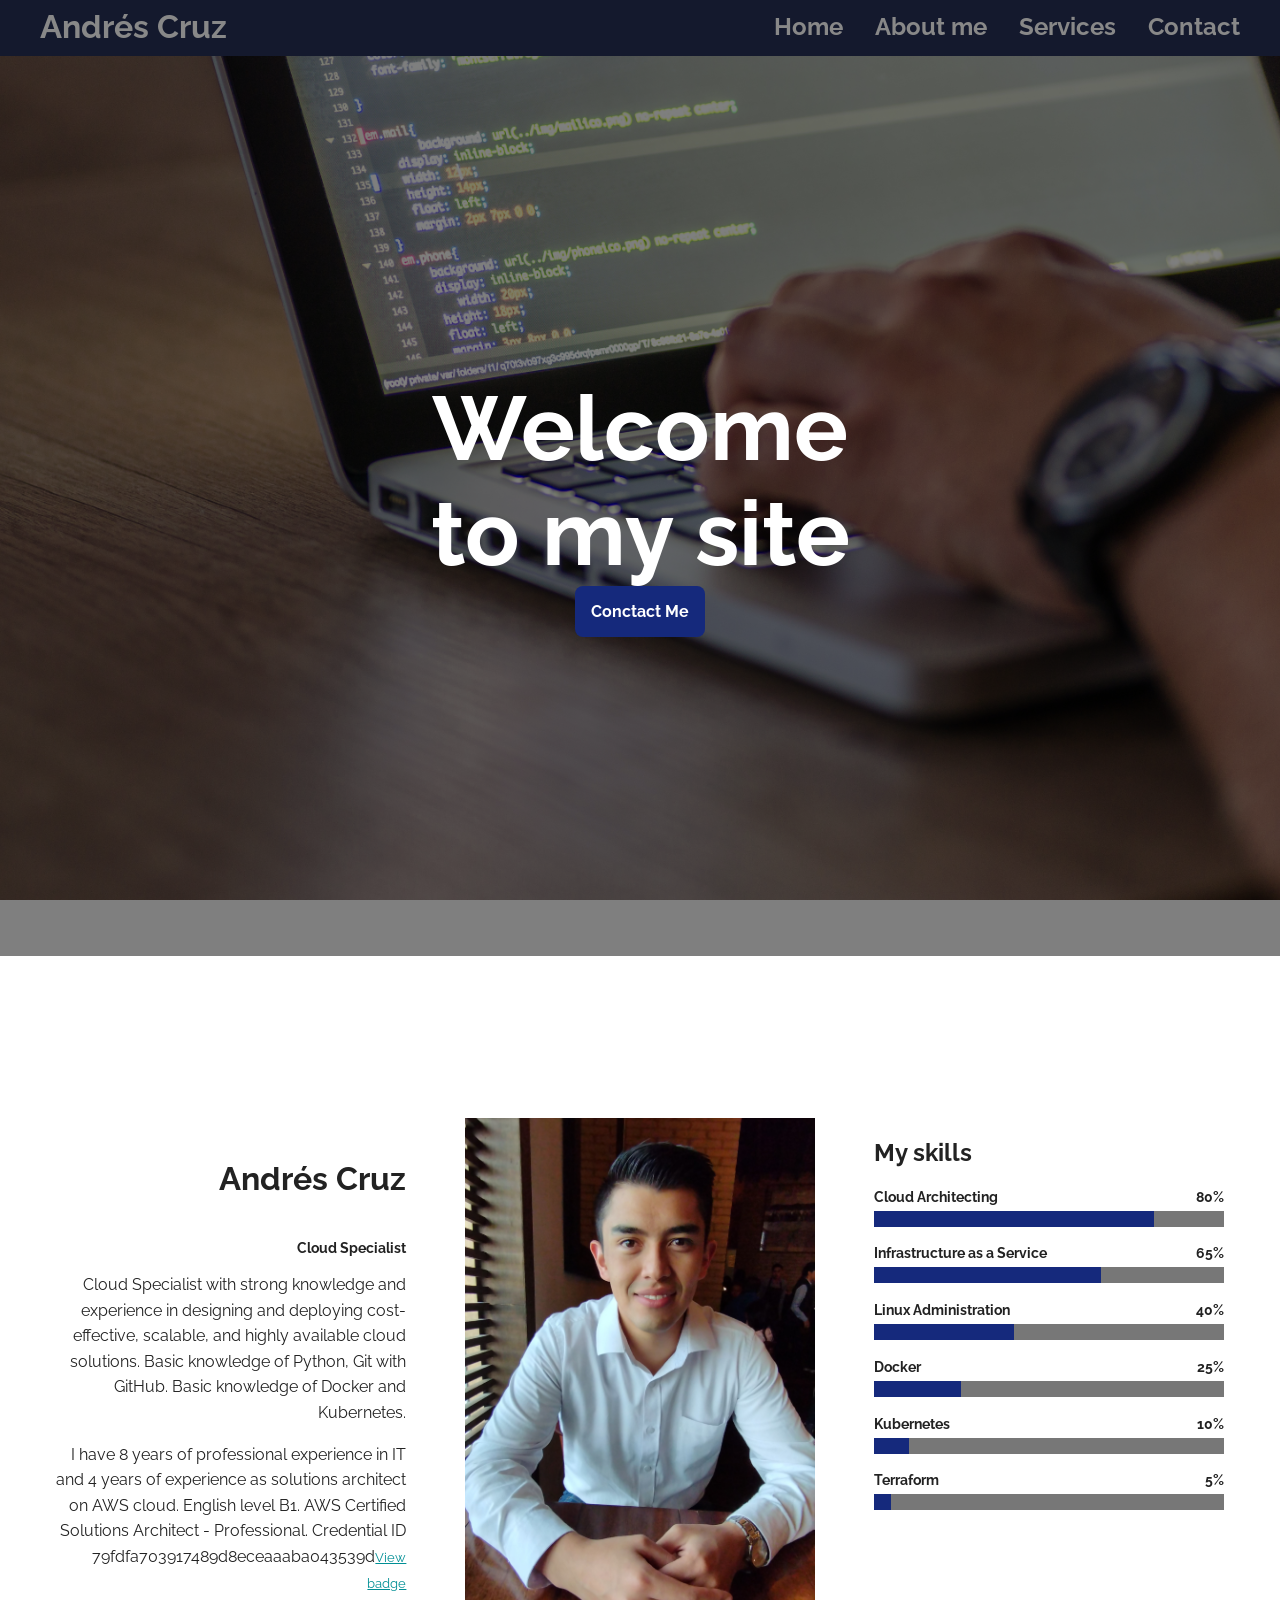
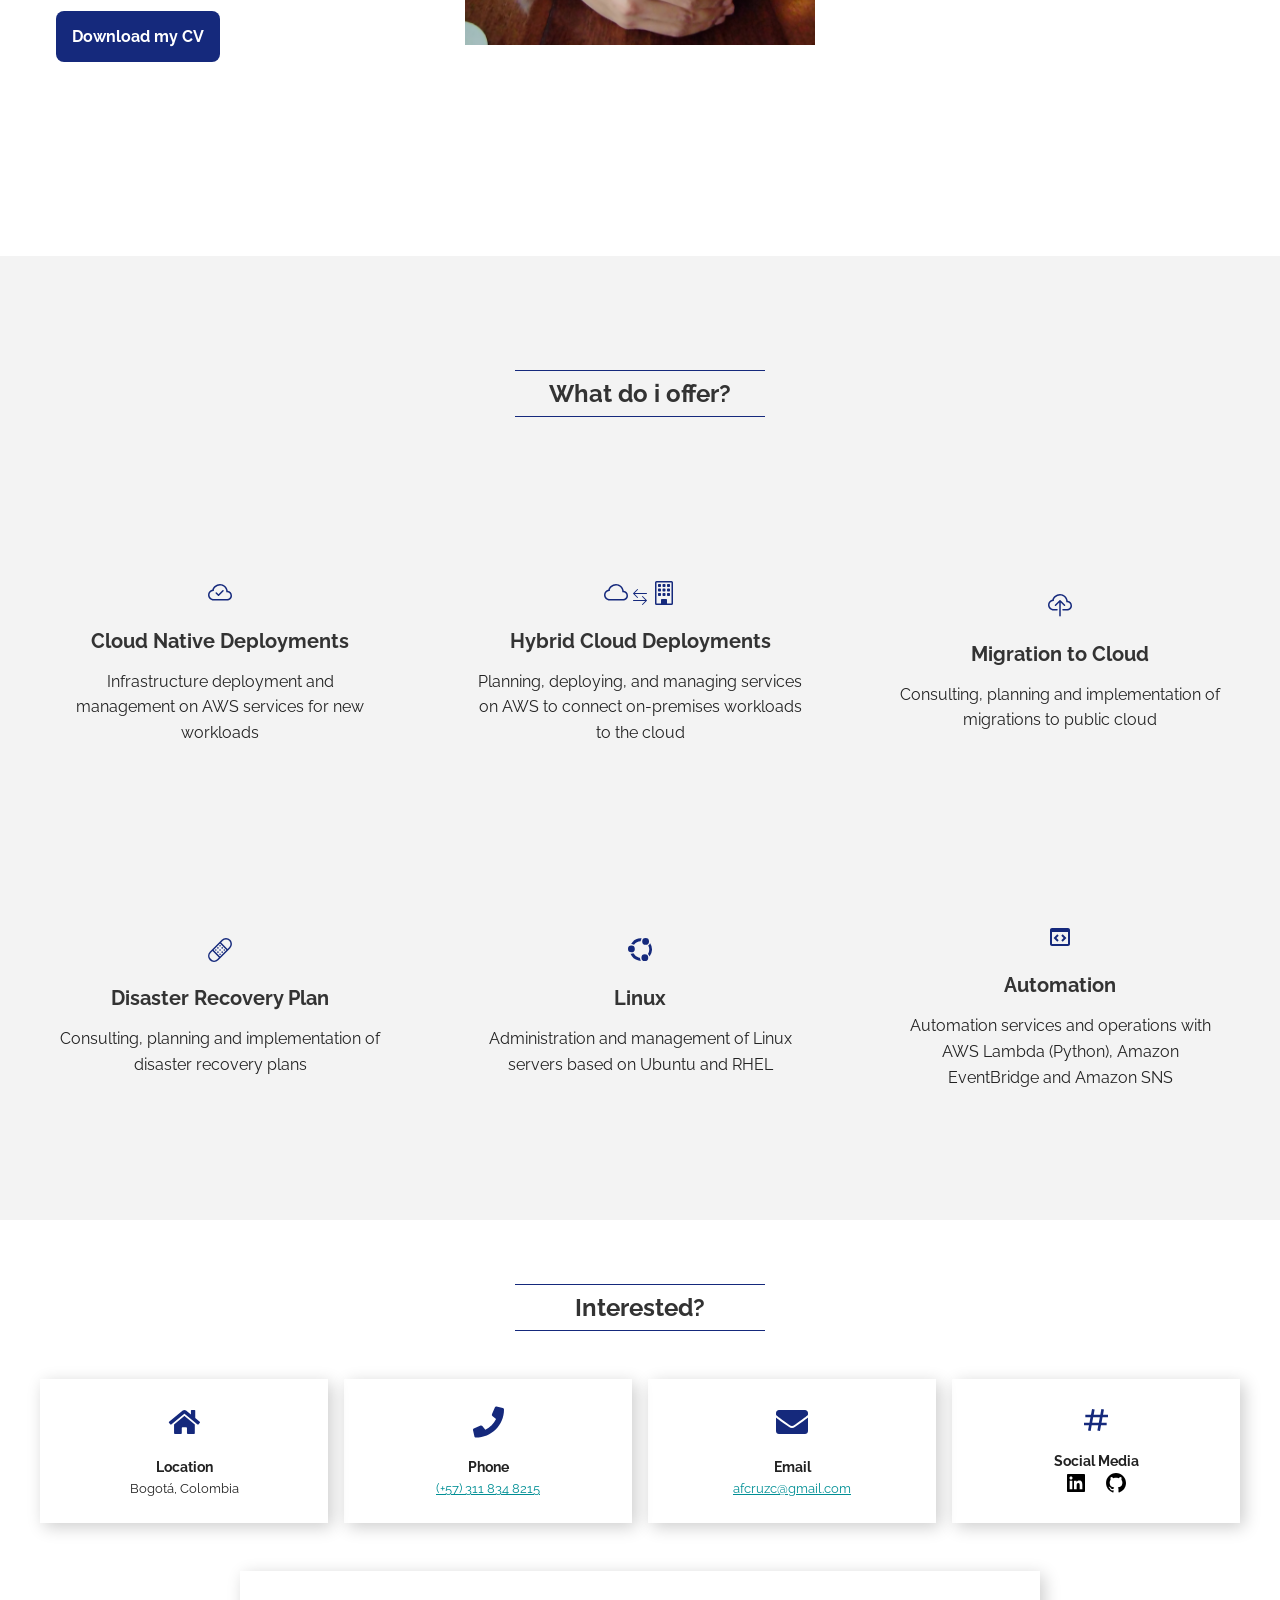
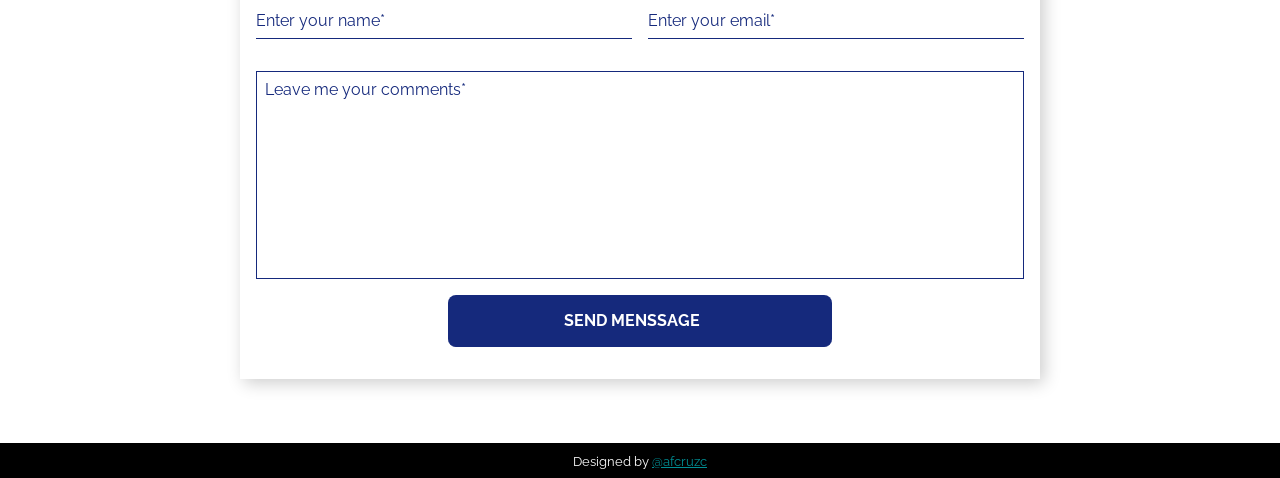
==== commit ea9a6bd0: "Cambio de Skills" ====
--- a/index.html
+++ b/index.html
@@ -90,17 +90,17 @@
       <h2 class="text-center text-lg-left">My skills</h2>
       <div class="progress">
         <p>
-          <b>Infraestructure as a Service</b>
-          <b>70%</b>
+          <b>Cloud Architecting</b>
+          <b>80%</b>
         </p>
-        <progress value="70" min="0" max="100"></progress>
+        <progress value="80" min="0" max="100"></progress>
       </div>
       <div class="progress">
         <p>
-          <b>Platform as a Service</b>
-          <b>50%</b>
+          <b>Infrastructure as a Service</b>
+          <b>65%</b>
         </p>
-        <progress value="50" min="0" max="100"></progress>
+        <progress value="65" min="0" max="100"></progress>
       </div>
       <div class="progress">
         <p>
@@ -111,21 +111,21 @@
       </div>
       <div class="progress">
         <p>
-          <b>Software as a Service</b>
+          <b>Docker</b>
           <b>25%</b>
         </p>
         <progress value="25" min="0" max="100"></progress>
       </div>
       <div class="progress">
         <p>
-          <b>Python</b>
+          <b>Kubernetes</b>
           <b>10%</b>
         </p>
         <progress value="10" min="0" max="100"></progress>
       </div>
       <div class="progress">
         <p>
-          <b>Serverless</b>
+          <b>Terraform</b>
           <b>5%</b>
         </p>
         <progress value="5" min="0" max="100"></progress>
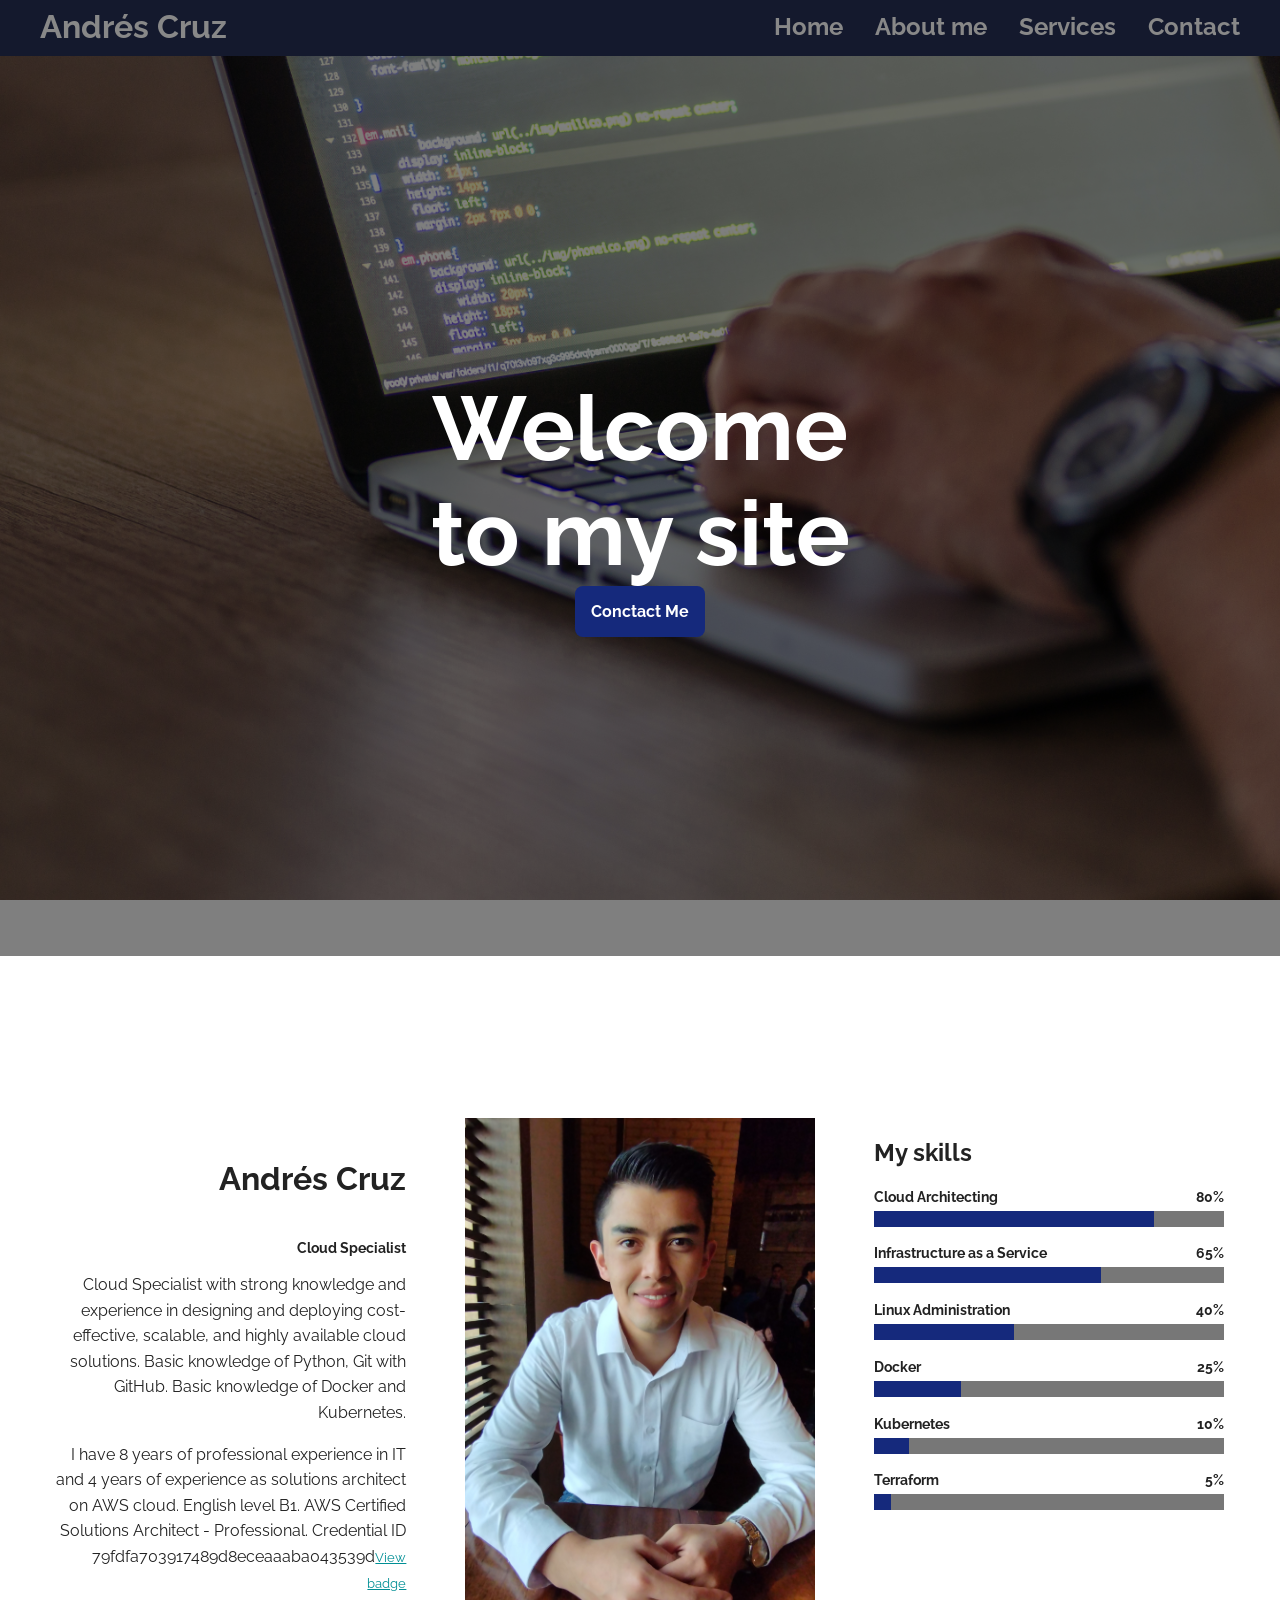
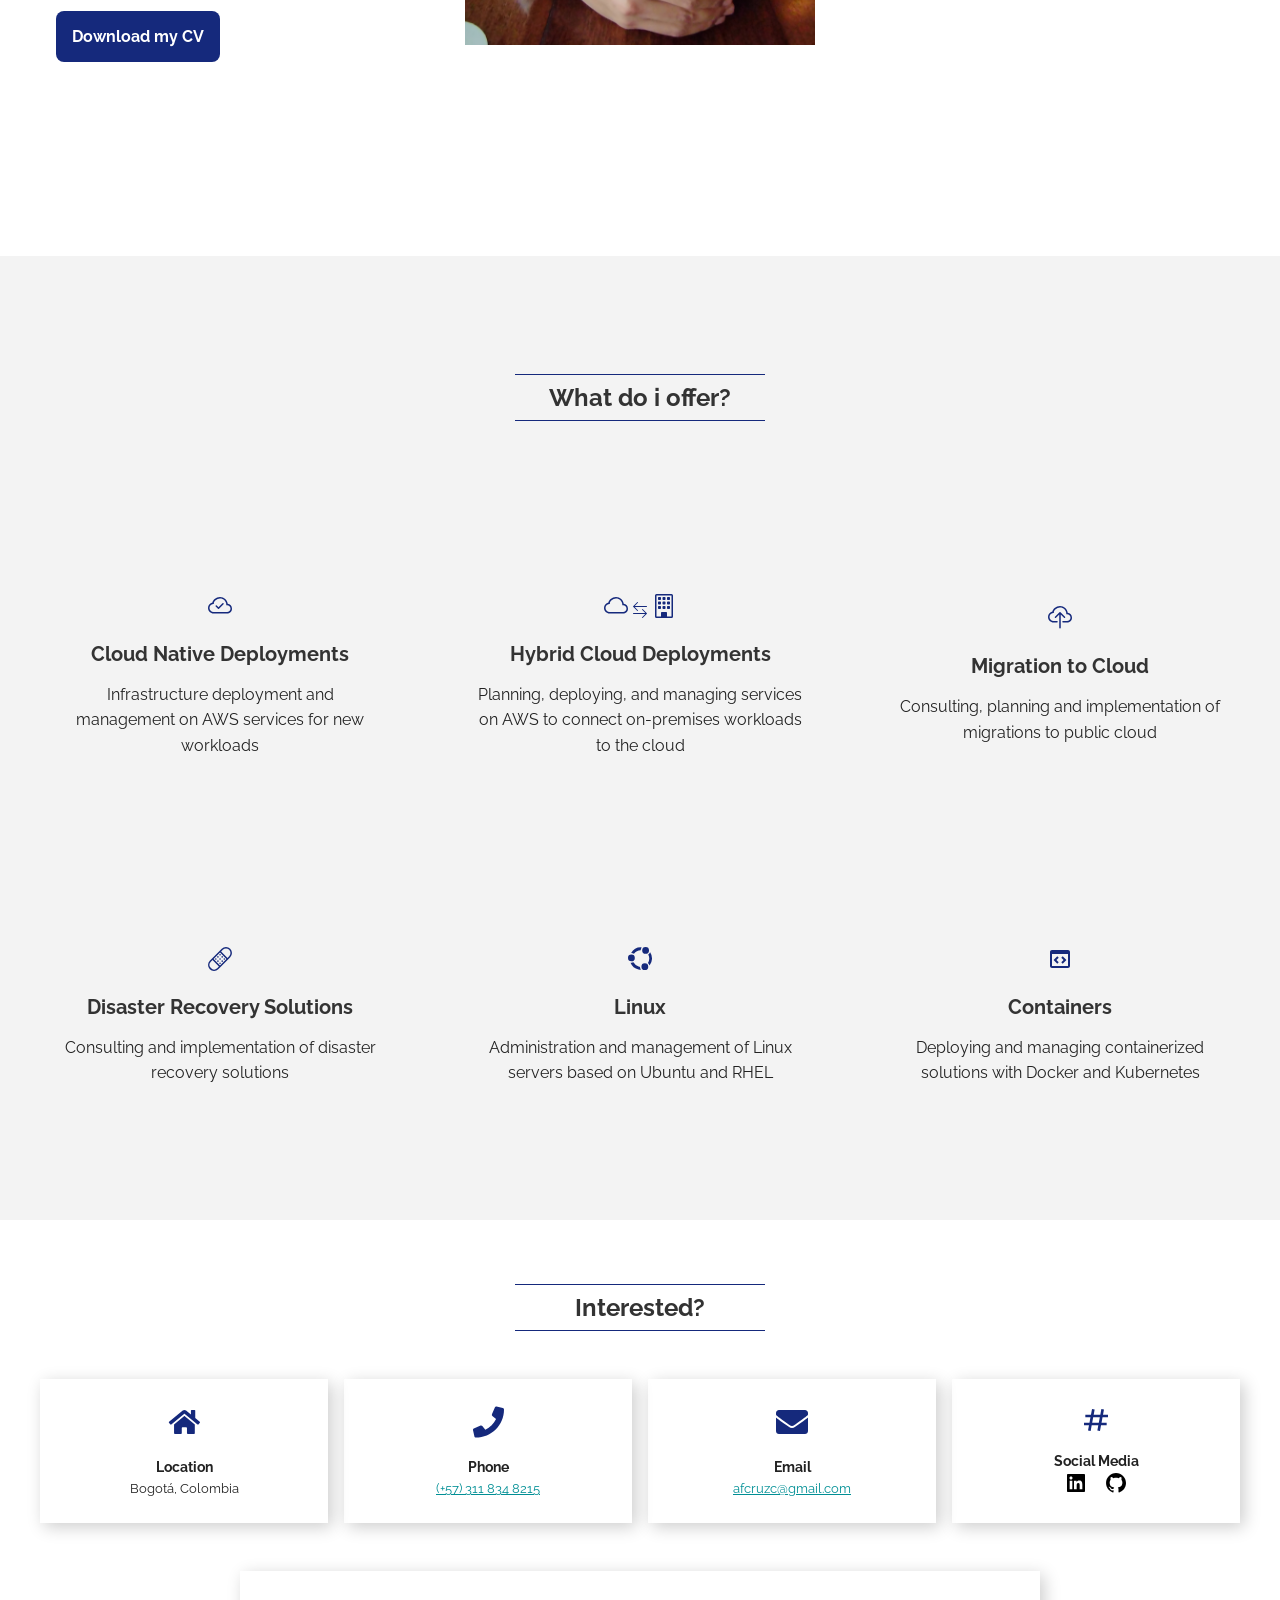
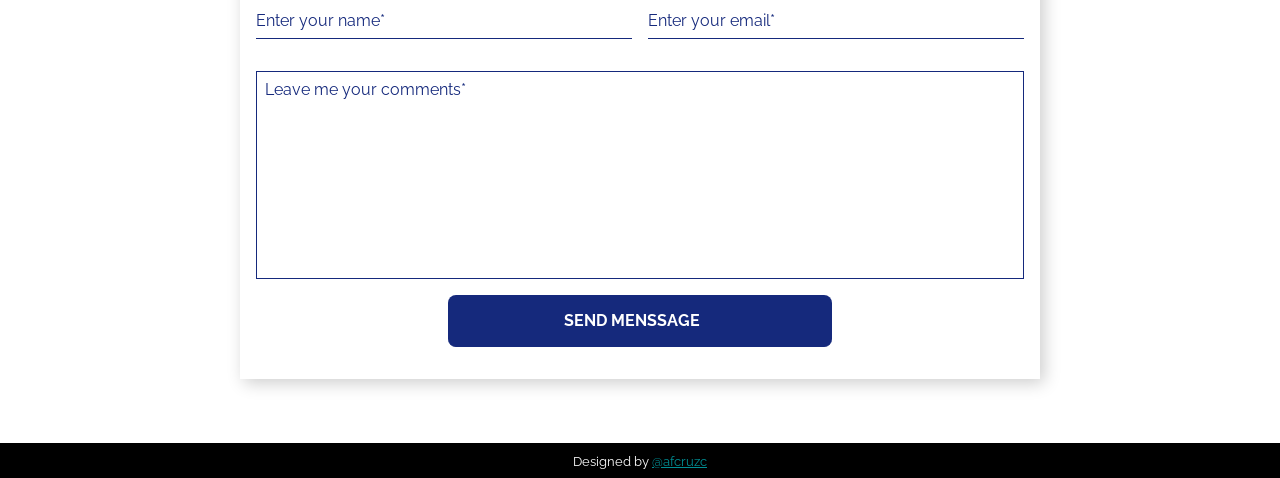
==== commit 9a5ee28f: "Cambio en servicios" ====
--- a/index.html
+++ b/index.html
@@ -186,8 +186,8 @@
           <path
             d="M5.56 7.646a.5.5 0 1 1-.706.708.5.5 0 0 1 .707-.708Zm1.415-1.414a.5.5 0 1 1-.707.707.5.5 0 0 1 .707-.707ZM8.39 4.818a.5.5 0 1 1-.708.707.5.5 0 0 1 .707-.707Zm0 5.657a.5.5 0 1 1-.708.707.5.5 0 0 1 .707-.707ZM9.803 9.06a.5.5 0 1 1-.707.708.5.5 0 0 1 .707-.707Zm1.414-1.414a.5.5 0 1 1-.706.708.5.5 0 0 1 .707-.708ZM6.975 9.06a.5.5 0 1 1-.707.708.5.5 0 0 1 .707-.707ZM8.39 7.646a.5.5 0 1 1-.708.708.5.5 0 0 1 .707-.708Zm1.413-1.414a.5.5 0 1 1-.707.707.5.5 0 0 1 .707-.707Z" />
         </svg>
-        <h3>Disaster Recovery Plan</h3>
-        <p>Consulting, planning and implementation of disaster recovery plans</p>
+        <h3>Disaster Recovery Solutions</h3>
+        <p>Consulting and implementation of disaster recovery solutions</p>
       </article>
       <article class="service-card"><!-- Linux -->
         <svg xmlns="http://www.w3.org/2000/svg" width="24" height="24" fill="currentColor" class="bi bi-ubuntu"
@@ -205,8 +205,8 @@
           <path
             d="M9.293 9.293L5.586 13 9.293 16.707 10.707 15.293 8.414 13 10.707 10.707zM14.707 9.293L13.293 10.707 15.586 13 13.293 15.293 14.707 16.707 18.414 13z" />
         </svg>
-        <h3>Automation</h3>
-        <p>Automation services and operations with AWS Lambda (Python), Amazon EventBridge and Amazon SNS</p>
+        <h3>Containers</h3>
+        <p>Deploying and managing containerized solutions with Docker and Kubernetes</p>
       </article>
     </div>
   </section>
